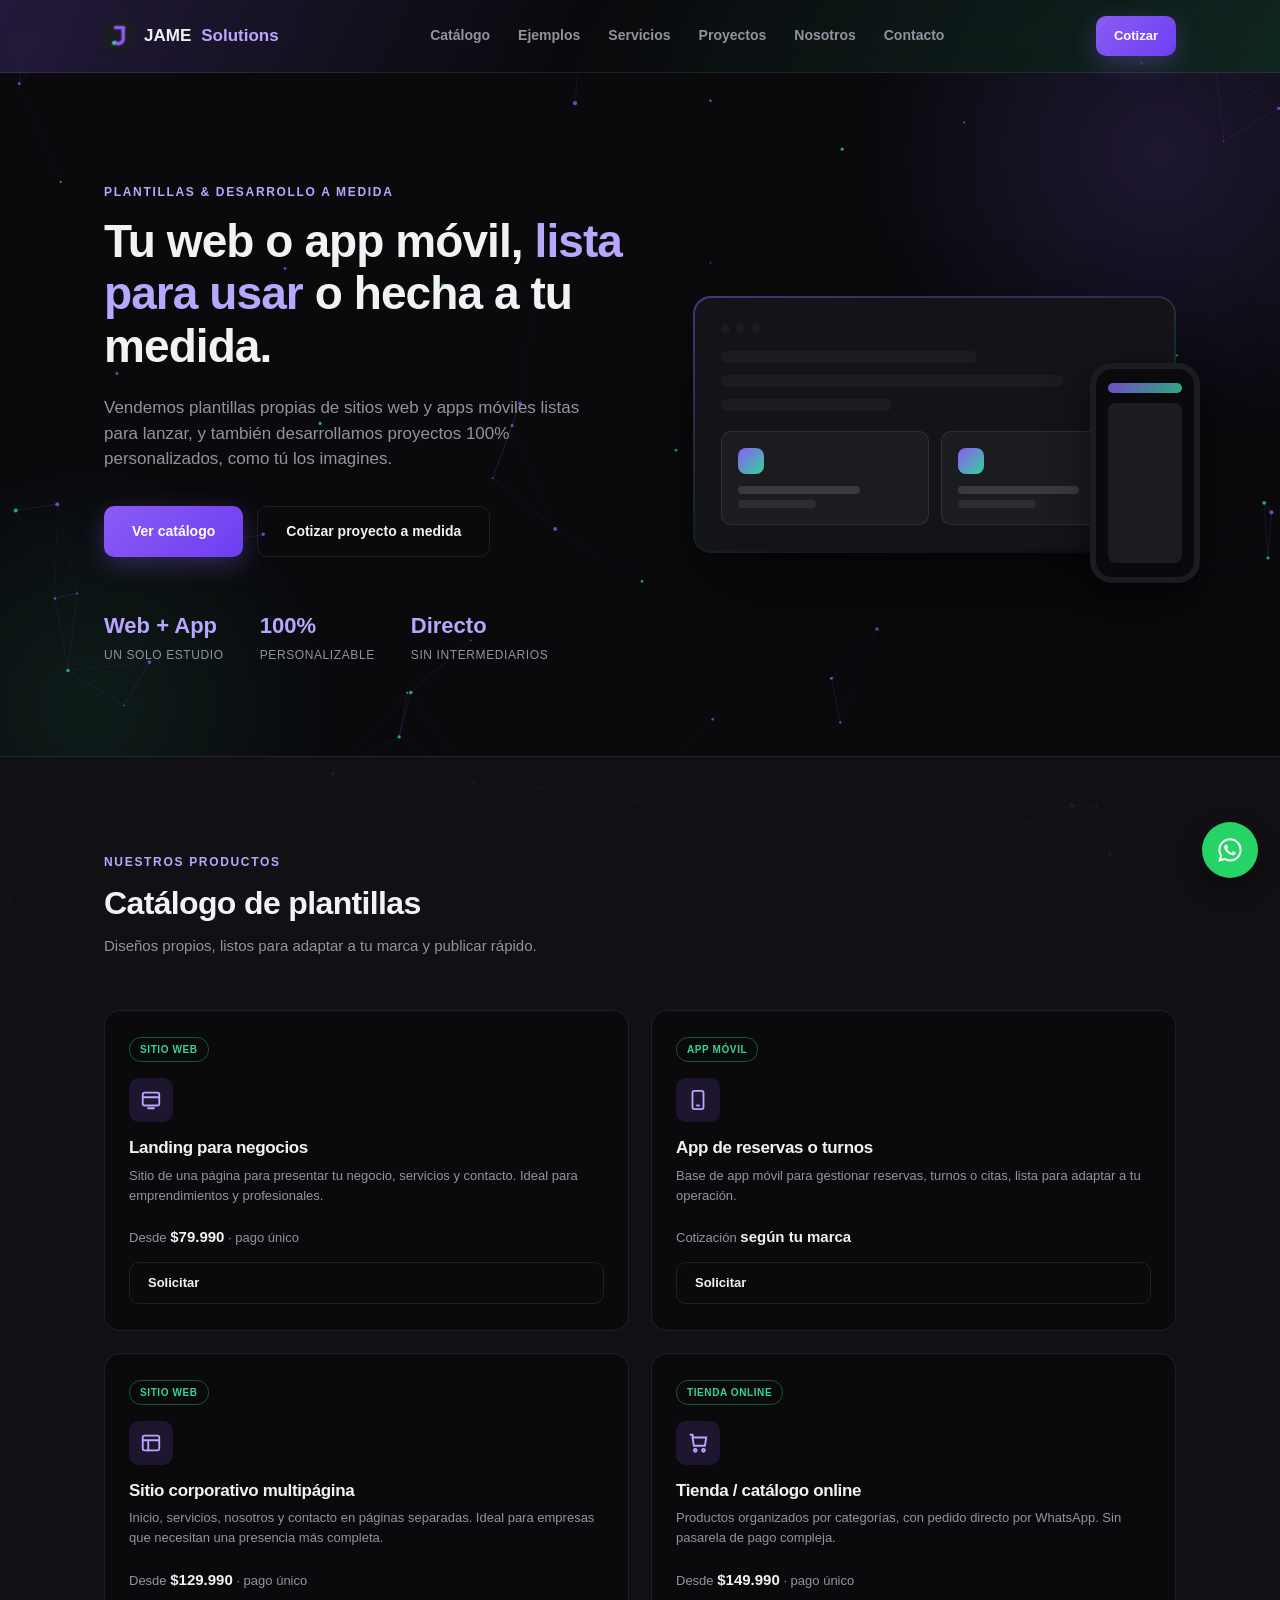
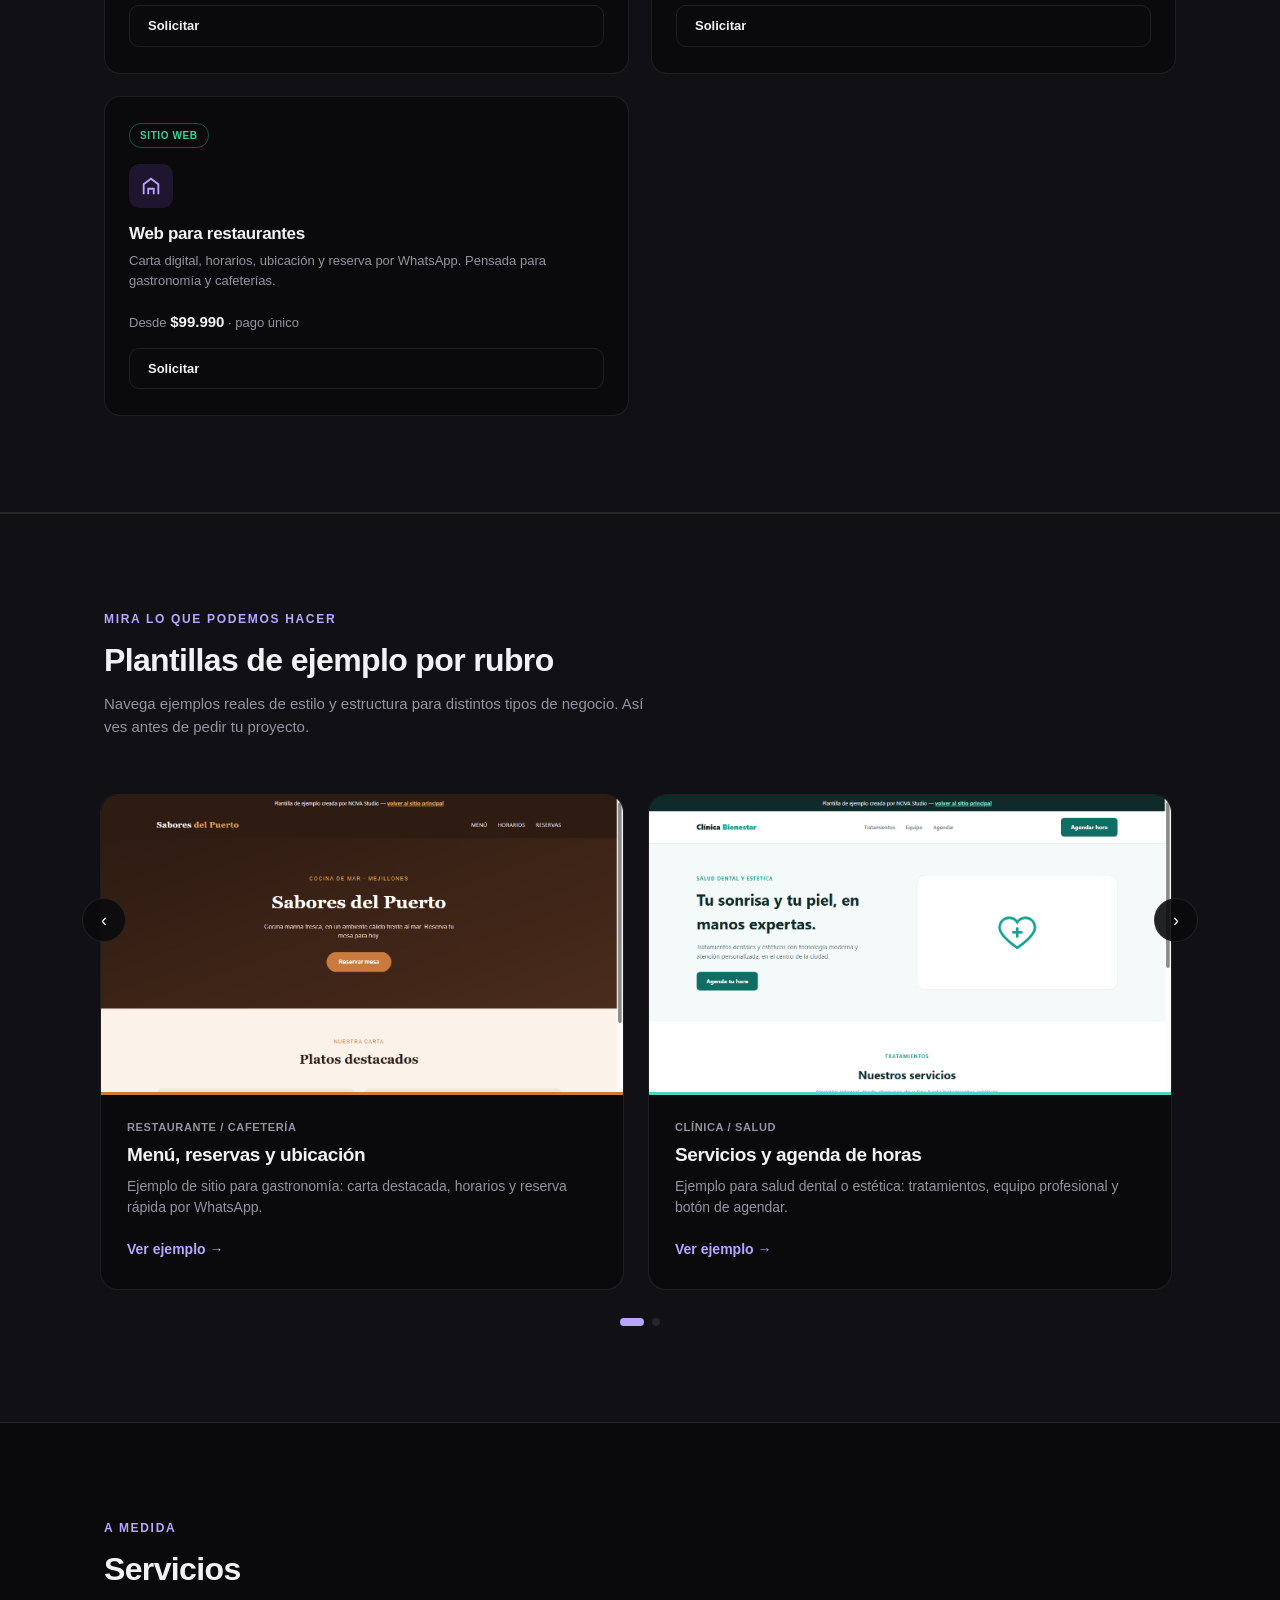
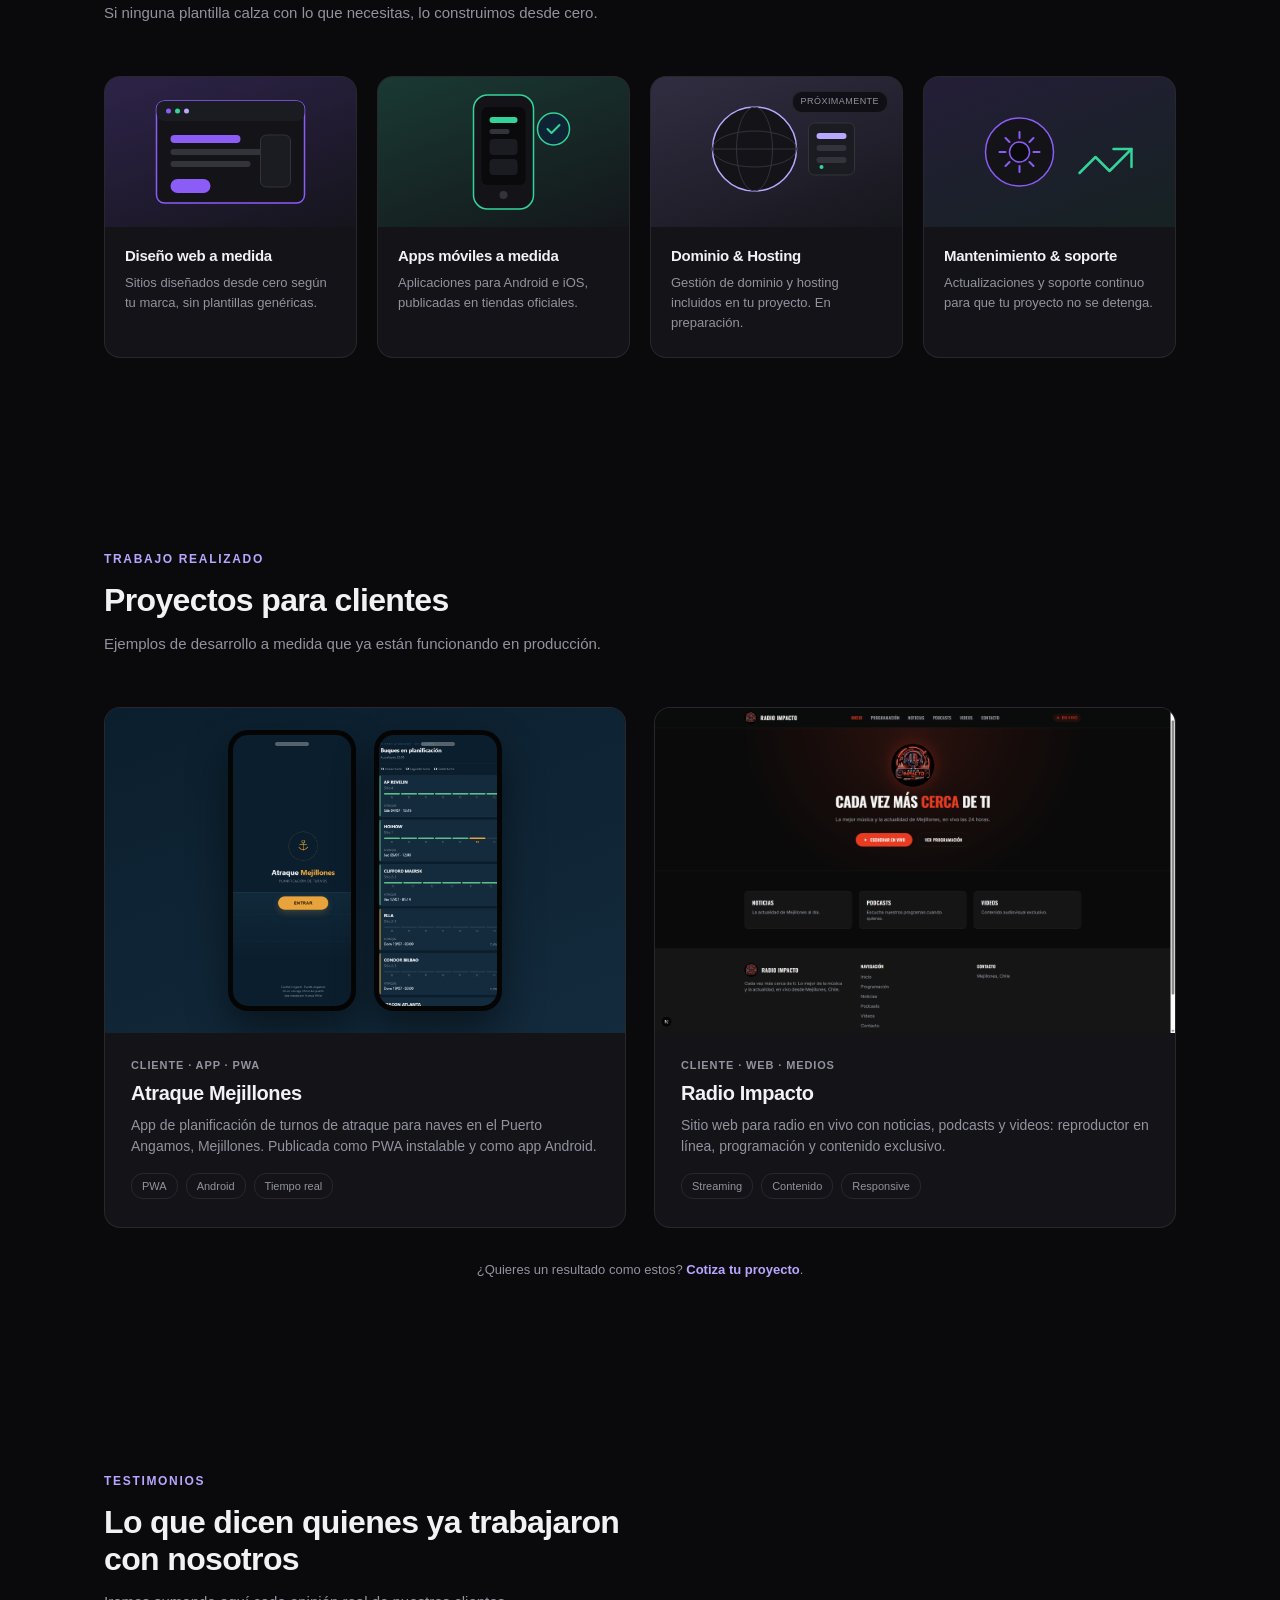
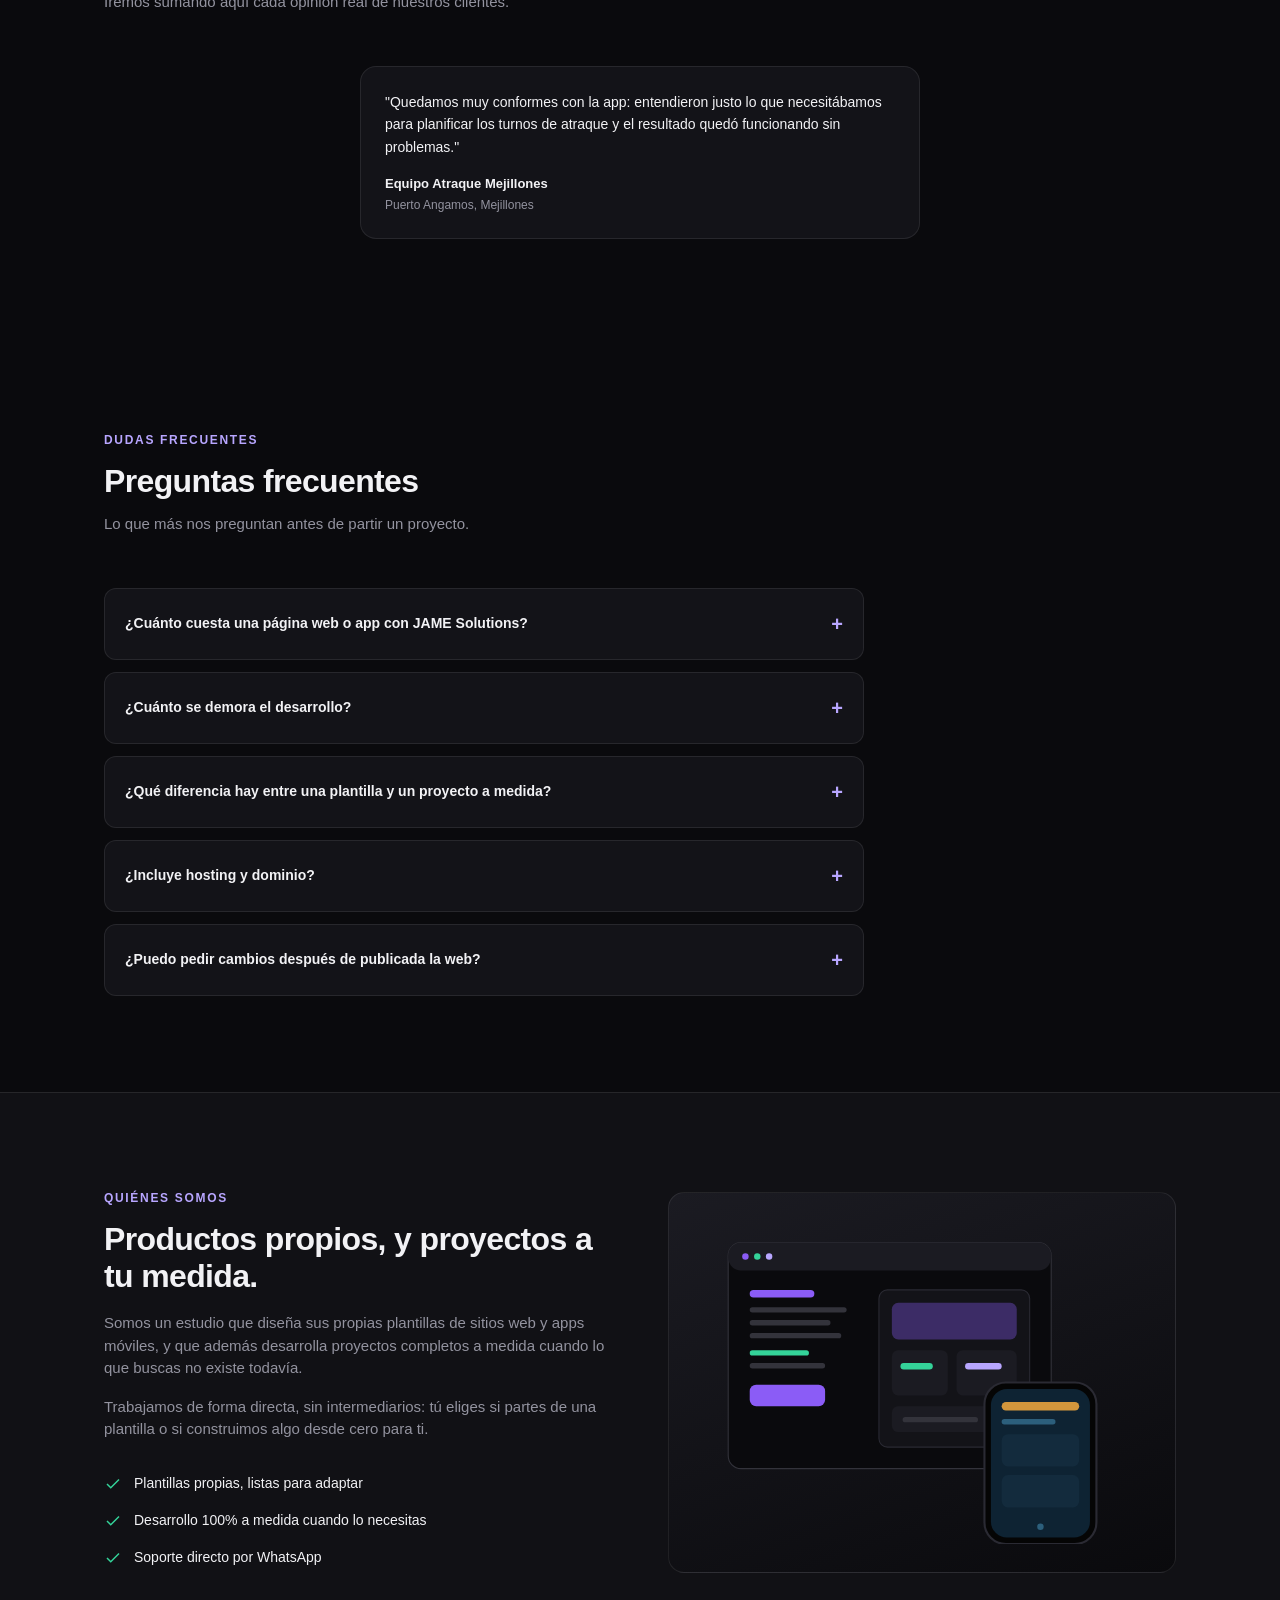
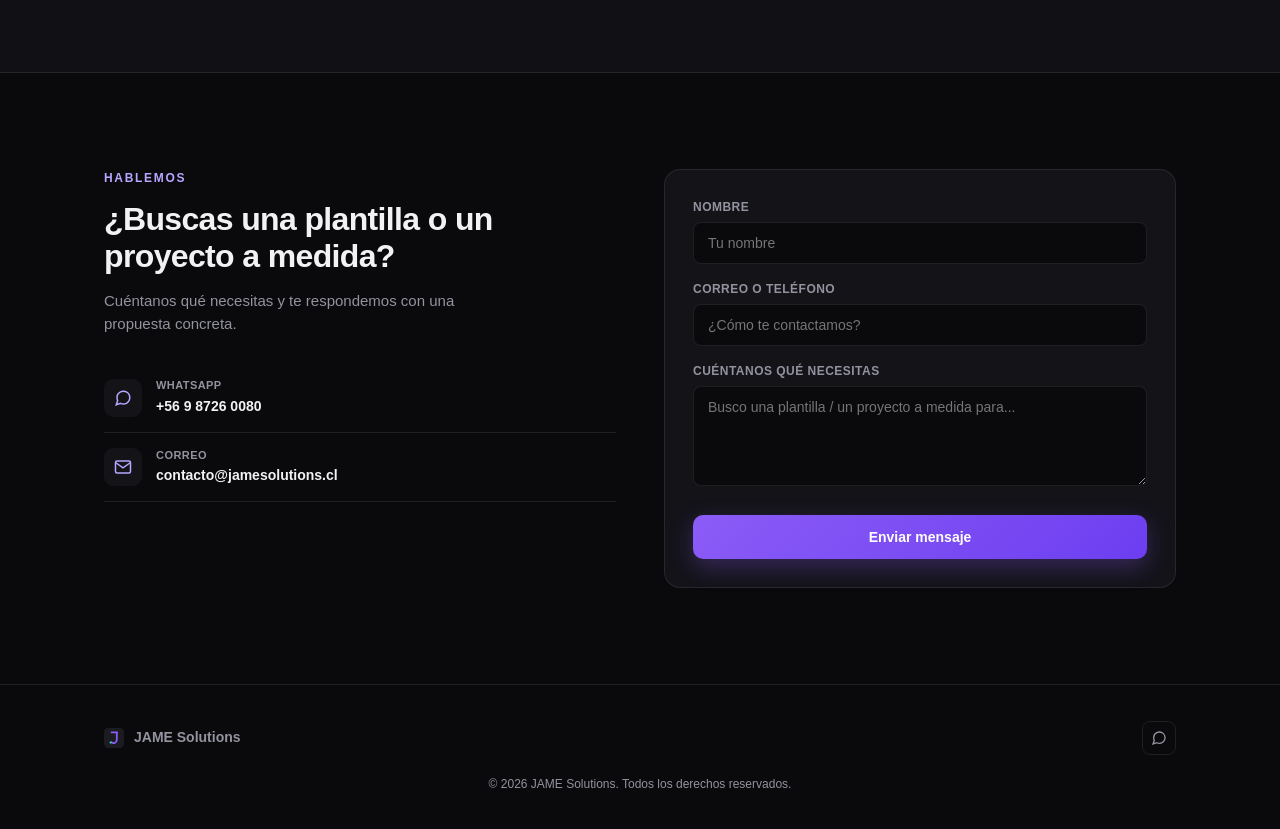
==== index.html @ fa1531e7 "Commit inicial: sitio JAME Solutions Incluye pagina principal, plantillas demo por rubro, assets y c" ====
<!DOCTYPE html>
<html lang="es">
<head>
<meta charset="UTF-8">
<meta name="viewport" content="width=device-width, initial-scale=1.0">
<title>JAME Solutions — Plantillas y Desarrollo Web & Apps</title>
<meta name="description" content="Plantillas propias de sitios web y apps móviles listas para lanzar, o desarrollo 100% a medida. Estudio de diseño y desarrollo en Chile.">
<link rel="canonical" href="https://jamesolutions.cl/">
<meta name="theme-color" content="#0A0A0D">

<meta property="og:type" content="website">
<meta property="og:site_name" content="JAME Solutions">
<meta property="og:title" content="JAME Solutions — Plantillas y Desarrollo Web & Apps">
<meta property="og:description" content="Plantillas propias de sitios web y apps móviles listas para lanzar, o desarrollo 100% a medida.">
<meta property="og:url" content="https://jamesolutions.cl/">
<meta property="og:image" content="https://jamesolutions.cl/assets/jame-solutions-profile-icon.png">
<meta property="og:locale" content="es_CL">
<meta name="twitter:card" content="summary">

<link rel="icon" href="data:image/svg+xml,%3Csvg xmlns='http://www.w3.org/2000/svg' viewBox='0 0 100 100'%3E%3Crect width='100' height='100' rx='22' fill='%231B1B22'/%3E%3Cpath d='M38 22h28M64 22v38a16 16 0 01-27 11' stroke='%238B5CF6' stroke-width='9' stroke-linecap='round' stroke-linejoin='round' fill='none'/%3E%3Ccircle cx='33' cy='73' r='5.5' fill='%2334D399'/%3E%3C/svg%3E">

<script type="application/ld+json">
{
  "@context": "https://schema.org",
  "@type": "Organization",
  "name": "JAME Solutions",
  "url": "https://jamesolutions.cl/",
  "logo": "https://jamesolutions.cl/assets/jame-solutions-profile-icon.png",
  "description": "Estudio de diseño y desarrollo de páginas web y aplicaciones móviles en Chile.",
  "email": "contacto@jamesolutions.cl",
  "areaServed": "CL"
}
</script>
<style>
  :root{
    --bg:#0A0A0D; --bg-2:#131318; --bg-3:#1B1B22; --line:rgba(242,242,245,0.09);
    --violet:#8B5CF6; --violet-2:#B8A6FF; --emerald:#34D399;
    --text:#F2F2F5; --muted:#93939F;
    --maxw:1120px;
  }
  *{box-sizing:border-box; margin:0; padding:0;}
  html{scroll-behavior:smooth;}
  body{
    background:var(--bg); color:var(--text);
    font-family:-apple-system, BlinkMacSystemFont, 'Segoe UI', Roboto, Arial, sans-serif;
    line-height:1.5; -webkit-font-smoothing:antialiased;
  }
  #bg-canvas{position:fixed; inset:0; width:100%; height:100%; z-index:0; pointer-events:none; display:block;}
  header, section, footer, .wa-float{position:relative; z-index:1;}
  img{max-width:100%; display:block;}
  a{color:inherit; text-decoration:none;}
  .wrap{max-width:var(--maxw); margin:0 auto; padding:0 24px;}
  section{padding:96px 0;}
  h1,h2,h3{line-height:1.15; letter-spacing:-0.02em;}
  .eyebrow{font-size:12px; letter-spacing:0.14em; text-transform:uppercase; color:var(--violet-2); font-weight:700; margin-bottom:14px;}
  .btn{display:inline-flex; align-items:center; gap:8px; font-weight:700; font-size:14px; padding:14px 28px; border-radius:10px; border:none; cursor:pointer; transition:transform .15s ease, box-shadow .15s ease;}
  .btn-primary{background:linear-gradient(135deg,var(--violet),#6D3EF0); color:#fff; box-shadow:0 8px 24px rgba(139,92,246,0.3);}
  .btn-primary:hover{transform:translateY(-2px); box-shadow:0 12px 30px rgba(139,92,246,0.4);}
  .btn-ghost{background:transparent; color:var(--text); border:1px solid var(--line);}
  .btn-ghost:hover{border-color:rgba(242,242,245,0.3);}
  .btn-sm{padding:10px 18px; font-size:13px;}

  /* NAV */
  header{position:sticky; top:0; z-index:50; background:linear-gradient(115deg, rgba(139,92,246,0.20), rgba(10,10,13,0.92) 45%, rgba(52,211,153,0.14)); backdrop-filter:blur(14px); border-bottom:1px solid var(--line);}
  nav.wrap{display:flex; align-items:center; justify-content:space-between; padding:16px 24px;}
  .brand{display:flex; align-items:center; gap:10px; font-weight:800; font-size:17px;}
  .brand svg{width:30px; height:30px;}
  .brand .accent{color:var(--violet-2);}
  .nav-links{display:flex; gap:28px; font-size:14px; color:var(--muted); font-weight:600;}
  .nav-links a:hover{color:var(--text);}
  .nav-cta{display:flex; align-items:center; gap:16px;}
  .burger{display:none; width:24px; height:18px; position:relative; cursor:pointer; background:none; border:none; z-index:2;}
  .burger span{position:absolute; left:0; right:0; height:2px; background:var(--text); transition:transform .2s ease, opacity .2s ease;}
  .burger span:nth-child(1){top:0;} .burger span:nth-child(2){top:8px;} .burger span:nth-child(3){top:16px;}
  .burger.open span:nth-child(1){transform:translateY(8px) rotate(45deg);}
  .burger.open span:nth-child(2){opacity:0;}
  .burger.open span:nth-child(3){transform:translateY(-8px) rotate(-45deg);}

  /* HERO */
  #hero{padding:110px 0 90px; position:relative; overflow:hidden;}
  #hero::before{content:""; position:absolute; top:-220px; right:-180px; width:600px; height:600px; border-radius:50%; background:radial-gradient(circle, rgba(139,92,246,0.16), transparent 70%); pointer-events:none;}
  #hero::after{content:""; position:absolute; bottom:-200px; left:-160px; width:500px; height:500px; border-radius:50%; background:radial-gradient(circle, rgba(52,211,153,0.09), transparent 70%); pointer-events:none;}
  .hero-grid{display:grid; grid-template-columns:1.05fr 0.95fr; gap:56px; align-items:center; position:relative; z-index:1;}
  h1{font-size:46px; font-weight:800;}
  h1 .accent{color:var(--violet-2);}
  .hero-sub{font-size:17px; color:var(--muted); margin:22px 0 34px; max-width:480px;}
  .hero-actions{display:flex; gap:14px; flex-wrap:wrap;}
  .hero-stats{display:flex; gap:36px; margin-top:52px;}
  .stat b{display:block; font-size:22px; font-weight:800; color:var(--violet-2);}
  .stat span{font-size:12px; color:var(--muted); text-transform:uppercase; letter-spacing:0.05em;}

  .mock{position:relative; border-radius:18px; padding:2px; background:linear-gradient(160deg, rgba(139,92,246,0.5), rgba(52,211,153,0.15), transparent); box-shadow:0 40px 80px rgba(0,0,0,0.5);}
  .mock-inner{background:var(--bg-2); border-radius:16px; padding:26px; position:relative; overflow:hidden;}
  .mock-dots{display:flex; gap:6px; margin-bottom:18px;}
  .mock-dots span{width:9px; height:9px; border-radius:50%; background:var(--bg-3);}
  .mock-bar{height:12px; border-radius:6px; background:var(--bg-3); margin-bottom:12px;}
  .mock-bar.w60{width:60%;} .mock-bar.w80{width:80%;} .mock-bar.w40{width:40%;}
  .mock-cards{display:grid; grid-template-columns:1fr 1fr; gap:12px; margin-top:20px;}
  .mock-card{background:var(--bg-3); border-radius:10px; padding:16px; border:1px solid var(--line);}
  .mock-card .dot{width:26px; height:26px; border-radius:8px; background:linear-gradient(135deg,var(--violet),var(--emerald)); margin-bottom:12px;}
  .mock-card .l1{height:8px; width:70%; background:rgba(242,242,245,0.14); border-radius:4px; margin-bottom:6px;}
  .mock-card .l2{height:8px; width:45%; background:rgba(242,242,245,0.08); border-radius:4px;}
  .mock-phone{position:absolute; bottom:-30px; right:-24px; width:110px; height:220px; background:var(--bg); border:6px solid var(--bg-3); border-radius:22px; box-shadow:0 20px 40px rgba(0,0,0,0.5);}
  .mock-phone::before{content:""; position:absolute; top:14px; left:12px; right:12px; height:10px; border-radius:6px; background:linear-gradient(135deg,var(--violet),var(--emerald)); opacity:.8;}
  .mock-phone::after{content:""; position:absolute; top:34px; left:12px; right:12px; bottom:14px; border-radius:8px; background:var(--bg-3);}

  /* SECTION HEAD */
  .shead{max-width:560px; margin-bottom:52px;}
  .shead h2{font-size:32px; font-weight:800;}
  .shead p{color:var(--muted); margin-top:14px; font-size:15px;}

  /* CATALOGO */
  #catalogo{background:rgba(19,19,24,0.86); border-top:1px solid var(--line); border-bottom:1px solid var(--line);}
  .product-grid{display:grid; grid-template-columns:repeat(2,1fr); gap:22px;}
  .product-card{background:var(--bg); border:1px solid var(--line); border-radius:16px; padding:26px 24px; display:flex; flex-direction:column; transition:transform .15s ease, border-color .15s ease;}
  .product-card:hover{transform:translateY(-4px); border-color:rgba(139,92,246,0.4);}
  .product-card .ptag{align-self:flex-start; font-size:10px; letter-spacing:0.06em; text-transform:uppercase; color:var(--emerald); border:1px solid rgba(52,211,153,0.35); padding:4px 10px; border-radius:12px; margin-bottom:16px; font-weight:700;}
  .product-card .icon{width:44px; height:44px; border-radius:10px; background:rgba(139,92,246,0.14); display:flex; align-items:center; justify-content:center; margin-bottom:16px;}
  .product-card .icon svg{width:22px; height:22px; stroke:var(--violet-2);}
  .product-card h3{font-size:17px; margin-bottom:8px;}
  .product-card p{font-size:13px; color:var(--muted); line-height:1.55; margin-bottom:20px; flex:1;}
  .product-card .price{font-size:13px; color:var(--muted); margin-bottom:14px;}
  .product-card .price b{color:var(--text); font-size:15px;}

  /* EJEMPLOS */
  #ejemplos{background:rgba(19,19,24,0.86); border-top:1px solid var(--line); border-bottom:1px solid var(--line);}
  .examples-carousel{position:relative;}
  .examples-track{display:flex; gap:24px; overflow-x:auto; scroll-snap-type:x mandatory; scroll-behavior:smooth; -webkit-overflow-scrolling:touch; scrollbar-width:none; margin:0 -4px; padding:4px;}
  .examples-track::-webkit-scrollbar{display:none;}
  .example-card{flex:0 0 calc(50% - 12px); scroll-snap-align:start; background:var(--bg); border:1px solid var(--line); border-radius:18px; overflow:hidden; transition:border-color .15s ease;}
  .example-card:hover{border-color:rgba(139,92,246,0.4);}
  .example-swatch{height:300px; position:relative; overflow:hidden; border-bottom:3px solid transparent; background:#000;}
  .example-swatch img{width:100%; height:100%; object-fit:cover; object-position:top; display:block; transition:transform .4s ease;}
  .example-card:hover .example-swatch img{transform:scale(1.035);}
  .example-swatch.restaurante{border-bottom-color:#C97B3D;}
  .example-swatch.clinica{border-bottom-color:#4FD1C5;}
  .example-swatch.inmobiliaria{border-bottom-color:#C6A15B;}
  .example-swatch.tienda{border-bottom-color:#FF5C4D;}
  .example-body{padding:24px 26px 28px;}
  .example-body .etag{font-size:11px; letter-spacing:0.06em; text-transform:uppercase; color:var(--muted); font-weight:700; margin-bottom:8px;}
  .example-body h3{font-size:19px; margin-bottom:10px;}
  .example-body p{font-size:14px; color:var(--muted); line-height:1.55; margin-bottom:18px;}
  .example-body a{font-size:14px; font-weight:700; color:var(--violet-2); display:inline-flex; align-items:center; gap:6px;}
  .ex-nav{position:absolute; top:130px; transform:translateY(-50%); width:44px; height:44px; border-radius:50%; background:rgba(10,10,13,0.9); border:1px solid var(--line); color:var(--text); font-size:18px; cursor:pointer; z-index:2; display:flex; align-items:center; justify-content:center; transition:border-color .15s ease, background .15s ease;}
  .ex-nav:hover{border-color:rgba(139,92,246,0.5); background:var(--bg-2);}
  .ex-nav.prev{left:-22px;}
  .ex-nav.next{right:-22px;}
  .ex-dots{display:flex; justify-content:center; gap:8px; margin-top:24px;}
  .ex-dots button{width:8px; height:8px; border-radius:50%; background:var(--line); border:none; cursor:pointer; padding:0; transition:width .2s ease, background .2s ease;}
  .ex-dots button.active{background:var(--violet-2); width:24px; border-radius:4px;}
  @media (max-width:860px){
    .example-card{flex-basis:86%;}
    .example-swatch{height:220px;}
    .ex-nav{display:none;}
  }

  /* SERVICIOS */
  .services-grid{display:grid; grid-template-columns:repeat(4,1fr); gap:20px;}
  .service-card{background:var(--bg-2); border:1px solid var(--line); border-radius:16px; overflow:hidden; position:relative; transition:transform .15s ease, border-color .15s ease;}
  .service-card:hover{transform:translateY(-4px); border-color:rgba(139,92,246,0.4);}
  .service-card .soon{position:absolute; top:14px; right:14px; z-index:2; font-size:9px; text-transform:uppercase; letter-spacing:0.05em; color:var(--muted); background:rgba(10,10,13,0.75); backdrop-filter:blur(4px); border:1px solid var(--line); padding:3px 8px; border-radius:10px;}
  .service-media{height:150px; display:flex; align-items:center; justify-content:center; overflow:hidden;}
  .service-media svg{width:100%; height:100%;}
  .service-media.diseno{background:linear-gradient(160deg, rgba(139,92,246,0.22), rgba(139,92,246,0.02));}
  .service-media.apps{background:linear-gradient(160deg, rgba(52,211,153,0.20), rgba(52,211,153,0.02));}
  .service-media.hosting{background:linear-gradient(160deg, rgba(184,166,255,0.18), rgba(184,166,255,0.02));}
  .service-media.soporte{background:linear-gradient(160deg, rgba(139,92,246,0.14), rgba(52,211,153,0.08));}
  .service-body{padding:20px 20px 24px;}
  .service-card h3{font-size:15px; margin-bottom:8px;}
  .service-card p{font-size:13px; color:var(--muted); line-height:1.55;}

  /* PORTFOLIO */
  .case-grid{display:grid; grid-template-columns:1fr 1fr; gap:28px;}
  .case-card{background:var(--bg-2); border:1px solid var(--line); border-radius:16px; overflow:hidden; display:flex; flex-direction:column;}
  .case-media{background:#000; aspect-ratio:16/10; overflow:hidden; display:flex; align-items:center; justify-content:center;}
  .case-media img{width:100%; height:100%; object-fit:cover;}
  .case-media.phone-bg{background:linear-gradient(160deg,#0B1E2D,#132B3D); padding:22px 0; gap:18px;}
  .phone-shell{width:128px; height:100%; max-height:100%; background:#050505; border-radius:20px; padding:5px; box-shadow:0 20px 40px rgba(0,0,0,0.45); position:relative; flex-shrink:0;}
  .phone-shell::before{content:""; position:absolute; top:12px; left:50%; transform:translateX(-50%); width:34px; height:4px; border-radius:3px; background:rgba(255,255,255,0.3); z-index:2;}
  .phone-shell img{width:100%; height:100%; object-fit:cover; object-position:top; border-radius:15px;}
  .case-body{padding:24px 26px 28px;}
  .case-kicker{font-size:11px; letter-spacing:0.08em; text-transform:uppercase; color:var(--muted); font-weight:700; margin-bottom:8px;}
  .case-body h3{font-size:20px; margin-bottom:10px;}
  .case-body p{font-size:14px; color:var(--muted); margin-bottom:16px;}
  .tags{display:flex; gap:8px; flex-wrap:wrap;}
  .tag-pill{font-size:11px; padding:4px 10px; border-radius:12px; border:1px solid var(--line); color:var(--muted);}
  .case-note{text-align:center; font-size:13px; color:var(--muted); margin-top:32px;}
  .case-note a{color:var(--violet-2); font-weight:700;}

  /* TESTIMONIOS */
  .testi-grid{display:grid; grid-template-columns:repeat(2,1fr); gap:20px;}
  .testi-grid.single{grid-template-columns:1fr; max-width:560px; margin:0 auto;}
  .testi-card{background:var(--bg-2); border:1px solid var(--line); border-radius:16px; padding:24px;}
  .testi-card.placeholder{border-style:dashed; border-color:rgba(184,166,255,0.35);}
  .testi-quote{font-size:14px; line-height:1.6; color:var(--text); margin-bottom:16px;}
  .testi-who{display:flex; flex-direction:column; gap:2px;}
  .testi-who b{font-size:13px;}
  .testi-who span{font-size:12px; color:var(--muted);}
  .testi-note{font-size:11px; color:var(--violet-2); text-transform:uppercase; letter-spacing:0.05em; font-weight:700; margin-bottom:10px;}

  /* FAQ */
  .faq-list{display:flex; flex-direction:column; gap:12px; max-width:760px;}
  .faq-item{background:var(--bg-2); border:1px solid var(--line); border-radius:12px; padding:4px 20px;}
  .faq-item summary{padding:16px 0; font-weight:700; font-size:14px; cursor:pointer; list-style:none; display:flex; justify-content:space-between; align-items:center; gap:12px;}
  .faq-item summary::-webkit-details-marker{display:none;}
  .faq-item summary::after{content:"+"; font-size:20px; color:var(--violet-2); flex-shrink:0; transition:transform .15s ease;}
  .faq-item[open] summary::after{transform:rotate(45deg);}
  .faq-item p{padding:0 0 18px; font-size:13px; color:var(--muted); line-height:1.6;}

  /* NOSOTROS */
  #nosotros{background:rgba(19,19,24,0.86); border-top:1px solid var(--line); border-bottom:1px solid var(--line);}
  .about-grid{display:grid; grid-template-columns:1fr 1fr; gap:56px; align-items:center;}
  .about-grid p{color:var(--muted); font-size:15px; margin-bottom:16px;}
  .about-list{list-style:none; margin-top:24px;}
  .about-list li{display:flex; align-items:flex-start; gap:12px; font-size:14px; color:var(--text); padding:8px 0;}
  .about-list li svg{flex-shrink:0; width:18px; height:18px; stroke:var(--emerald); margin-top:2px;}
  .about-photo{border-radius:16px; background:linear-gradient(160deg, var(--bg-3), var(--bg)); border:1px solid var(--line); aspect-ratio:4/3; display:flex; align-items:center; justify-content:center; padding:28px; overflow:hidden;}
  .about-photo svg{width:100%; height:100%;}

  /* CONTACTO */
  .contact-grid{display:grid; grid-template-columns:1fr 1fr; gap:48px;}
  .contact-info h2{font-size:32px; font-weight:800; margin-bottom:16px;}
  .contact-info p{color:var(--muted); font-size:15px; margin-bottom:28px; max-width:420px;}
  .contact-item{display:flex; align-items:center; gap:14px; padding:14px 0; border-bottom:1px solid var(--line);}
  .contact-item .icon{width:38px; height:38px; border-radius:9px; background:var(--bg-2); display:flex; align-items:center; justify-content:center; flex-shrink:0;}
  .contact-item .icon svg{width:18px; height:18px; stroke:var(--violet-2);}
  .contact-item a, .contact-item span{font-size:14px; color:var(--text); font-weight:600;}
  .contact-item small{display:block; font-size:11px; color:var(--muted); text-transform:uppercase; letter-spacing:0.04em; font-weight:600;}

  form.contact-form{background:var(--bg-2); border:1px solid var(--line); border-radius:16px; padding:28px;}
  .field{margin-bottom:16px;}
  .field label{display:block; font-size:12px; color:var(--muted); margin-bottom:6px; text-transform:uppercase; letter-spacing:0.04em; font-weight:700;}
  .field input, .field textarea{width:100%; background:var(--bg); border:1px solid var(--line); border-radius:8px; padding:12px 14px; color:var(--text); font-size:14px; font-family:inherit;}
  .field input:focus, .field textarea:focus{outline:none; border-color:var(--violet);}
  .field textarea{resize:vertical; min-height:100px;}
  form.contact-form .btn{width:100%; justify-content:center; margin-top:6px;}

  /* FOOTER */
  footer{border-top:1px solid var(--line); padding:36px 0;}
  .foot-row{display:flex; justify-content:space-between; align-items:center; flex-wrap:wrap; gap:16px;}
  .foot-brand{display:flex; align-items:center; gap:10px; font-weight:700; font-size:14px; color:var(--muted);}
  .foot-social{display:flex; gap:14px;}
  .foot-social a{width:34px; height:34px; border-radius:8px; border:1px solid var(--line); display:flex; align-items:center; justify-content:center;}
  .foot-social svg{width:16px; height:16px; stroke:var(--muted);}
  .foot-social a:hover svg{stroke:var(--violet-2);}
  .foot-legal{font-size:12px; color:var(--muted); margin-top:20px; text-align:center;}

  .wa-float{position:fixed; bottom:22px; right:22px; z-index:60; background:#25D366; width:56px; height:56px; border-radius:50%; display:flex; align-items:center; justify-content:center; box-shadow:0 10px 24px rgba(0,0,0,0.45);}
  .wa-float svg{width:28px; height:28px; fill:#fff;}

  @media (max-width:860px){
    .nav-links{
      display:none; position:absolute; top:100%; left:0; right:0;
      flex-direction:column; gap:2px; padding:12px 24px 20px;
      background:#0A0A0D; border-bottom:1px solid var(--line);
      box-shadow:0 16px 24px rgba(0,0,0,0.35);
    }
    .nav-links.open{display:flex;}
    .nav-links a{padding:12px 0; border-bottom:1px solid var(--line);}
    .nav-links a:last-child{border-bottom:none;}
    .nav-cta .btn{display:none;}
    .burger{display:block;}
    .hero-grid, .about-grid, .contact-grid{grid-template-columns:1fr;}
    .services-grid, .product-grid{grid-template-columns:repeat(2,1fr);}
    .case-grid{grid-template-columns:1fr;}
    h1{font-size:32px;}
    .shead h2{font-size:26px;}
    section{padding:64px 0;}
    .hero-stats{gap:24px;}
    .mock-phone{display:none;}
  }
  @media (max-width:560px){
    .services-grid, .product-grid{grid-template-columns:1fr;}
  }
</style>
</head>
<body>

<canvas id="bg-canvas" aria-hidden="true"></canvas>

<header>
  <nav class="wrap">
    <div class="brand">
      <svg viewBox="0 0 100 100" fill="none">
        <defs><filter id="navGlow" x="-50%" y="-50%" width="200%" height="200%"><feGaussianBlur stdDeviation="3" result="blur"/><feMerge><feMergeNode in="blur"/><feMergeNode in="SourceGraphic"/></feMerge></filter></defs>
        <rect width="100" height="100" rx="22" fill="#1B1B22"/>
        <g filter="url(#navGlow)"><path d="M38 22h28M64 22v38a16 16 0 01-27 11" stroke="#8B5CF6" stroke-width="9" stroke-linecap="round" stroke-linejoin="round"/><circle cx="33" cy="73" r="5.5" fill="#34D399"/></g>
      </svg>
      JAME<span class="accent">Solutions</span>
    </div>
    <div class="nav-links" id="navLinks">
      <a href="#catalogo">Catálogo</a>
      <a href="#ejemplos">Ejemplos</a>
      <a href="#servicios">Servicios</a>
      <a href="#proyectos">Proyectos</a>
      <a href="#nosotros">Nosotros</a>
      <a href="#contacto">Contacto</a>
    </div>
    <div class="nav-cta">
      <a href="#contacto" class="btn btn-primary btn-sm">Cotizar</a>
      <button class="burger" id="burgerBtn" aria-label="Abrir menú" aria-expanded="false"><span></span><span></span><span></span></button>
    </div>
  </nav>
</header>

<section id="hero">
  <div class="wrap hero-grid">
    <div>
      <div class="eyebrow">Plantillas & desarrollo a medida</div>
      <h1>Tu web o app móvil, <span class="accent">lista para usar</span> o hecha a tu medida.</h1>
      <p class="hero-sub">Vendemos plantillas propias de sitios web y apps móviles listas para lanzar, y también desarrollamos proyectos 100% personalizados, como tú los imagines.</p>
      <div class="hero-actions">
        <a href="#catalogo" class="btn btn-primary">Ver catálogo</a>
        <a href="#contacto" class="btn btn-ghost">Cotizar proyecto a medida</a>
      </div>
      <div class="hero-stats">
        <div class="stat"><b>Web + App</b><span>Un solo estudio</span></div>
        <div class="stat"><b>100%</b><span>Personalizable</span></div>
        <div class="stat"><b>Directo</b><span>Sin intermediarios</span></div>
      </div>
    </div>
    <div class="mock">
      <div class="mock-inner">
        <div class="mock-dots"><span></span><span></span><span></span></div>
        <div class="mock-bar w60"></div>
        <div class="mock-bar w80"></div>
        <div class="mock-bar w40"></div>
        <div class="mock-cards">
          <div class="mock-card"><div class="dot"></div><div class="l1"></div><div class="l2"></div></div>
          <div class="mock-card"><div class="dot"></div><div class="l1"></div><div class="l2"></div></div>
        </div>
      </div>
      <div class="mock-phone"></div>
    </div>
  </div>
</section>

<section id="catalogo">
  <div class="wrap">
    <div class="shead">
      <div class="eyebrow">Nuestros productos</div>
      <h2>Catálogo de plantillas</h2>
      <p>Diseños propios, listos para adaptar a tu marca y publicar rápido.</p>
    </div>
    <div class="product-grid">
      <div class="product-card">
        <span class="ptag">Sitio web</span>
        <div class="icon"><svg viewBox="0 0 24 24" fill="none" stroke-width="2"><rect x="3" y="4" width="18" height="14" rx="2"/><path d="M3 9h18M8 21h8"/></svg></div>
        <h3>Landing para negocios</h3>
        <p>Sitio de una página para presentar tu negocio, servicios y contacto. Ideal para emprendimientos y profesionales.</p>
        <div class="price">Desde <b>$79.990</b> · pago único</div>
        <a href="https://wa.me/56987260080?text=Hola%2C%20me%20interesa%20la%20plantilla%20Landing%20para%20negocios" target="_blank" rel="noopener" class="btn btn-ghost btn-sm">Solicitar</a>
      </div>
      <div class="product-card">
        <span class="ptag">App móvil</span>
        <div class="icon"><svg viewBox="0 0 24 24" fill="none" stroke-width="2"><rect x="6" y="2" width="12" height="20" rx="2"/><path d="M10 18h4"/></svg></div>
        <h3>App de reservas o turnos</h3>
        <p>Base de app móvil para gestionar reservas, turnos o citas, lista para adaptar a tu operación.</p>
        <div class="price">Cotización <b>según tu marca</b></div>
        <a href="https://wa.me/56987260080?text=Hola%2C%20me%20interesa%20la%20App%20de%20reservas%20o%20turnos" target="_blank" rel="noopener" class="btn btn-ghost btn-sm">Solicitar</a>
      </div>
      <div class="product-card">
        <span class="ptag">Sitio web</span>
        <div class="icon"><svg viewBox="0 0 24 24" fill="none" stroke-width="2"><rect x="3" y="4" width="18" height="16" rx="2"/><path d="M3 9h18M9 21V9"/></svg></div>
        <h3>Sitio corporativo multipágina</h3>
        <p>Inicio, servicios, nosotros y contacto en páginas separadas. Ideal para empresas que necesitan una presencia más completa.</p>
        <div class="price">Desde <b>$129.990</b> · pago único</div>
        <a href="https://wa.me/56987260080?text=Hola%2C%20me%20interesa%20la%20plantilla%20Sitio%20corporativo%20multip%C3%A1gina" target="_blank" rel="noopener" class="btn btn-ghost btn-sm">Solicitar</a>
      </div>
      <div class="product-card">
        <span class="ptag">Tienda online</span>
        <div class="icon"><svg viewBox="0 0 24 24" fill="none" stroke-width="2"><path d="M6 6h15l-1.5 9h-12z"/><circle cx="9" cy="20" r="1.5"/><circle cx="18" cy="20" r="1.5"/><path d="M3 3h3l1 3"/></svg></div>
        <h3>Tienda / catálogo online</h3>
        <p>Productos organizados por categorías, con pedido directo por WhatsApp. Sin pasarela de pago compleja.</p>
        <div class="price">Desde <b>$149.990</b> · pago único</div>
        <a href="https://wa.me/56987260080?text=Hola%2C%20me%20interesa%20la%20plantilla%20Tienda%20%2F%20cat%C3%A1logo%20online" target="_blank" rel="noopener" class="btn btn-ghost btn-sm">Solicitar</a>
      </div>
      <div class="product-card">
        <span class="ptag">Sitio web</span>
        <div class="icon"><svg viewBox="0 0 24 24" fill="none" stroke-width="2"><path d="M4 21V10l8-6 8 6v11"/><path d="M9 21v-6h6v6"/></svg></div>
        <h3>Web para restaurantes</h3>
        <p>Carta digital, horarios, ubicación y reserva por WhatsApp. Pensada para gastronomía y cafeterías.</p>
        <div class="price">Desde <b>$99.990</b> · pago único</div>
        <a href="https://wa.me/56987260080?text=Hola%2C%20me%20interesa%20la%20plantilla%20Web%20para%20restaurantes" target="_blank" rel="noopener" class="btn btn-ghost btn-sm">Solicitar</a>
      </div>
    </div>
  </div>
</section>

<section id="ejemplos">
  <div class="wrap">
    <div class="shead">
      <div class="eyebrow">Mira lo que podemos hacer</div>
      <h2>Plantillas de ejemplo por rubro</h2>
      <p>Navega ejemplos reales de estilo y estructura para distintos tipos de negocio. Así ves antes de pedir tu proyecto.</p>
    </div>
    <div class="examples-carousel">
      <button class="ex-nav prev" aria-label="Ejemplo anterior">‹</button>
      <div class="examples-track" id="examplesTrack">
        <div class="example-card">
          <div class="example-swatch restaurante"><img src="assets/demo-restaurante.png" alt="Vista previa plantilla Restaurante"></div>
          <div class="example-body">
            <div class="etag">Restaurante / Cafetería</div>
            <h3>Menú, reservas y ubicación</h3>
            <p>Ejemplo de sitio para gastronomía: carta destacada, horarios y reserva rápida por WhatsApp.</p>
            <a href="demos/restaurante.html" target="_blank" rel="noopener">Ver ejemplo →</a>
          </div>
        </div>
        <div class="example-card">
          <div class="example-swatch clinica"><img src="assets/demo-clinica.png" alt="Vista previa plantilla Clínica"></div>
          <div class="example-body">
            <div class="etag">Clínica / Salud</div>
            <h3>Servicios y agenda de horas</h3>
            <p>Ejemplo para salud dental o estética: tratamientos, equipo profesional y botón de agendar.</p>
            <a href="demos/clinica.html" target="_blank" rel="noopener">Ver ejemplo →</a>
          </div>
        </div>
        <div class="example-card">
          <div class="example-swatch inmobiliaria"><img src="assets/demo-inmobiliaria.png" alt="Vista previa plantilla Inmobiliaria"></div>
          <div class="example-body">
            <div class="etag">Inmobiliaria</div>
            <h3>Propiedades y contacto directo</h3>
            <p>Ejemplo para arriendos o ventas: listado de propiedades con precio, m² y contacto de agente.</p>
            <a href="demos/inmobiliaria.html" target="_blank" rel="noopener">Ver ejemplo →</a>
          </div>
        </div>
        <div class="example-card">
          <div class="example-swatch tienda"><img src="assets/demo-tienda-ropa.png" alt="Vista previa plantilla Tienda de ropa"></div>
          <div class="example-body">
            <div class="etag">Tienda / Retail</div>
            <h3>Catálogo de productos</h3>
            <p>Ejemplo de tienda: categorías, productos destacados y estilo visual pensado para vender.</p>
            <a href="demos/tienda-ropa.html" target="_blank" rel="noopener">Ver ejemplo →</a>
          </div>
        </div>
      </div>
      <button class="ex-nav next" aria-label="Siguiente ejemplo">›</button>
    </div>
    <div class="ex-dots" id="exDots"></div>
  </div>
</section>

<section id="servicios">
  <div class="wrap">
    <div class="shead">
      <div class="eyebrow">A medida</div>
      <h2>Servicios</h2>
      <p>Si ninguna plantilla calza con lo que necesitas, lo construimos desde cero.</p>
    </div>
    <div class="services-grid">
      <div class="service-card">
        <div class="service-media diseno">
          <svg viewBox="0 0 200 150" fill="none">
            <rect x="26" y="24" width="148" height="102" rx="8" fill="#131318" stroke="#8B5CF6" stroke-width="1.5"/>
            <rect x="26" y="24" width="148" height="20" rx="8" fill="#1B1B22"/>
            <circle cx="38" cy="34" r="2.5" fill="#8B5CF6"/><circle cx="47" cy="34" r="2.5" fill="#34D399"/><circle cx="56" cy="34" r="2.5" fill="#B8A6FF"/>
            <rect x="40" y="58" width="70" height="8" rx="4" fill="#8B5CF6"/>
            <rect x="40" y="72" width="100" height="6" rx="3" fill="#33333B"/>
            <rect x="40" y="84" width="80" height="6" rx="3" fill="#33333B"/>
            <rect x="40" y="102" width="40" height="14" rx="7" fill="#8B5CF6"/>
            <rect x="130" y="58" width="30" height="52" rx="6" fill="#1B1B22" stroke="#33333B"/>
          </svg>
        </div>
        <div class="service-body">
          <h3>Diseño web a medida</h3>
          <p>Sitios diseñados desde cero según tu marca, sin plantillas genéricas.</p>
        </div>
      </div>
      <div class="service-card">
        <div class="service-media apps">
          <svg viewBox="0 0 200 150" fill="none">
            <rect x="70" y="18" width="60" height="114" rx="14" fill="#131318" stroke="#34D399" stroke-width="1.5"/>
            <rect x="78" y="30" width="44" height="78" rx="6" fill="#0A0A0D"/>
            <rect x="86" y="40" width="28" height="6" rx="3" fill="#34D399"/>
            <rect x="86" y="52" width="20" height="5" rx="2.5" fill="#33333B"/>
            <rect x="86" y="62" width="28" height="16" rx="4" fill="#1B1B22"/>
            <rect x="86" y="82" width="28" height="16" rx="4" fill="#1B1B22"/>
            <circle cx="100" cy="118" r="4" fill="#33333B"/>
            <circle cx="150" cy="52" r="16" fill="#0E2333" stroke="#34D399" stroke-width="1.5"/>
            <path d="M144 52l4 4 8-8" stroke="#34D399" stroke-width="2" stroke-linecap="round" stroke-linejoin="round"/>
          </svg>
        </div>
        <div class="service-body">
          <h3>Apps móviles a medida</h3>
          <p>Aplicaciones para Android e iOS, publicadas en tiendas oficiales.</p>
        </div>
      </div>
      <div class="service-card">
        <span class="soon">Próximamente</span>
        <div class="service-media hosting">
          <svg viewBox="0 0 200 150" fill="none">
            <circle cx="78" cy="72" r="42" fill="#131318" stroke="#B8A6FF" stroke-width="1.5"/>
            <ellipse cx="78" cy="72" rx="42" ry="18" stroke="#33333B"/>
            <ellipse cx="78" cy="72" rx="18" ry="42" stroke="#33333B"/>
            <line x1="36" y1="72" x2="120" y2="72" stroke="#33333B"/>
            <rect x="132" y="46" width="46" height="52" rx="6" fill="#1B1B22" stroke="#33333B"/>
            <rect x="140" y="56" width="30" height="6" rx="3" fill="#B8A6FF"/>
            <rect x="140" y="68" width="30" height="6" rx="3" fill="#33333B"/>
            <rect x="140" y="80" width="30" height="6" rx="3" fill="#33333B"/>
            <circle cx="145" cy="90" r="2" fill="#34D399"/>
          </svg>
        </div>
        <div class="service-body">
          <h3>Dominio & Hosting</h3>
          <p>Gestión de dominio y hosting incluidos en tu proyecto. En preparación.</p>
        </div>
      </div>
      <div class="service-card">
        <div class="service-media soporte">
          <svg viewBox="0 0 200 150" fill="none">
            <circle cx="70" cy="75" r="34" fill="#131318" stroke="#8B5CF6" stroke-width="1.5"/>
            <path d="M70 55v6M70 89v6M50 75h6M84 75h6M56 61l4 4M80 85l4 4M84 61l-4 4M60 85l-4 4" stroke="#8B5CF6" stroke-width="2" stroke-linecap="round"/>
            <circle cx="70" cy="75" r="10" fill="#0A0A0D" stroke="#8B5CF6" stroke-width="1.5"/>
            <path d="M130 96l16-16 14 14 22-22" stroke="#34D399" stroke-width="2.5" stroke-linecap="round" stroke-linejoin="round" fill="none"/>
            <path d="M164 72h18v18" stroke="#34D399" stroke-width="2.5" stroke-linecap="round" stroke-linejoin="round" fill="none"/>
          </svg>
        </div>
        <div class="service-body">
          <h3>Mantenimiento & soporte</h3>
          <p>Actualizaciones y soporte continuo para que tu proyecto no se detenga.</p>
        </div>
      </div>
    </div>
  </div>
</section>

<section id="proyectos">
  <div class="wrap">
    <div class="shead">
      <div class="eyebrow">Trabajo realizado</div>
      <h2>Proyectos para clientes</h2>
      <p>Ejemplos de desarrollo a medida que ya están funcionando en producción.</p>
    </div>
    <div class="case-grid">
      <div class="case-card">
        <div class="case-media phone-bg">
          <div class="phone-shell"><img src="assets/atraque-mejillones-mobile.png" alt="Atraque Mejillones — pantalla de inicio en el celular"></div>
          <div class="phone-shell"><img src="assets/atraque-mejillones-list-mobile.png" alt="Atraque Mejillones — turnos en tiempo real dentro de la app"></div>
        </div>
        <div class="case-body">
          <div class="case-kicker">Cliente · App · PWA</div>
          <h3>Atraque Mejillones</h3>
          <p>App de planificación de turnos de atraque para naves en el Puerto Angamos, Mejillones. Publicada como PWA instalable y como app Android.</p>
          <div class="tags">
            <span class="tag-pill">PWA</span>
            <span class="tag-pill">Android</span>
            <span class="tag-pill">Tiempo real</span>
          </div>
        </div>
      </div>
      <div class="case-card">
        <div class="case-media"><img src="assets/proyecto-radio-impacto.png" alt="Radio Impacto"></div>
        <div class="case-body">
          <div class="case-kicker">Cliente · Web · Medios</div>
          <h3>Radio Impacto</h3>
          <p>Sitio web para radio en vivo con noticias, podcasts y videos: reproductor en línea, programación y contenido exclusivo.</p>
          <div class="tags">
            <span class="tag-pill">Streaming</span>
            <span class="tag-pill">Contenido</span>
            <span class="tag-pill">Responsive</span>
          </div>
        </div>
      </div>
    </div>
    <p class="case-note">¿Quieres un resultado como estos? <a href="#contacto">Cotiza tu proyecto</a>.</p>
  </div>
</section>

<section id="testimonios">
  <div class="wrap">
    <div class="shead">
      <div class="eyebrow">Testimonios</div>
      <h2>Lo que dicen quienes ya trabajaron con nosotros</h2>
      <p>Iremos sumando aquí cada opinión real de nuestros clientes.</p>
    </div>
    <div class="testi-grid single">
      <div class="testi-card">
        <p class="testi-quote">"Quedamos muy conformes con la app: entendieron justo lo que necesitábamos para planificar los turnos de atraque y el resultado quedó funcionando sin problemas."</p>
        <div class="testi-who"><b>Equipo Atraque Mejillones</b><span>Puerto Angamos, Mejillones</span></div>
      </div>
    </div>
  </div>
</section>

<section id="faq">
  <div class="wrap">
    <div class="shead">
      <div class="eyebrow">Dudas frecuentes</div>
      <h2>Preguntas frecuentes</h2>
      <p>Lo que más nos preguntan antes de partir un proyecto.</p>
    </div>
    <div class="faq-list">
      <details class="faq-item">
        <summary>¿Cuánto cuesta una página web o app con JAME Solutions?</summary>
        <p>Depende de si partes de una de nuestras plantillas (precio más bajo, desde $79.990) o si necesitas un proyecto 100% a medida, que cotizamos según el alcance. Siempre te damos un precio claro antes de partir.</p>
      </details>
      <details class="faq-item">
        <summary>¿Cuánto se demora el desarrollo?</summary>
        <p>Una plantilla adaptada a tu marca suele estar lista en pocos días. Un proyecto a medida depende de su complejidad; te damos un plazo estimado apenas revisamos lo que necesitas.</p>
      </details>
      <details class="faq-item">
        <summary>¿Qué diferencia hay entre una plantilla y un proyecto a medida?</summary>
        <p>La plantilla parte de un diseño ya hecho que adaptamos a tu marca y contenido: es más rápida y económica. El proyecto a medida se diseña desde cero para tu negocio, sin límites de estructura.</p>
      </details>
      <details class="faq-item">
        <summary>¿Incluye hosting y dominio?</summary>
        <p>Por ahora nos enfocamos en el diseño y desarrollo. La gestión de dominio y hosting está en preparación como servicio adicional — mientras tanto te orientamos para contratarlo tú mismo si lo necesitas.</p>
      </details>
      <details class="faq-item">
        <summary>¿Puedo pedir cambios después de publicada la web?</summary>
        <p>Sí. Ofrecemos mantenimiento y soporte para ajustes y actualizaciones una vez tu sitio está en línea.</p>
      </details>
    </div>
  </div>
</section>

<section id="nosotros">
  <div class="wrap about-grid">
    <div>
      <div class="eyebrow">Quiénes somos</div>
      <h2 style="font-size:32px; font-weight:800; margin-bottom:18px;">Productos propios, y proyectos a tu medida.</h2>
      <p>Somos un estudio que diseña sus propias plantillas de sitios web y apps móviles, y que además desarrolla proyectos completos a medida cuando lo que buscas no existe todavía.</p>
      <p>Trabajamos de forma directa, sin intermediarios: tú eliges si partes de una plantilla o si construimos algo desde cero para ti.</p>
      <ul class="about-list">
        <li><svg viewBox="0 0 24 24" fill="none" stroke-width="2"><path d="M20 6L9 17l-5-5"/></svg> Plantillas propias, listas para adaptar</li>
        <li><svg viewBox="0 0 24 24" fill="none" stroke-width="2"><path d="M20 6L9 17l-5-5"/></svg> Desarrollo 100% a medida cuando lo necesitas</li>
        <li><svg viewBox="0 0 24 24" fill="none" stroke-width="2"><path d="M20 6L9 17l-5-5"/></svg> Soporte directo por WhatsApp</li>
      </ul>
    </div>
    <div class="about-photo">
      <svg viewBox="0 0 400 300" fill="none">
        <rect x="20" y="20" width="300" height="210" rx="12" fill="#0A0A0D" stroke="#33333B"/>
        <rect x="20" y="20" width="300" height="26" rx="12" fill="#1B1B22"/>
        <circle cx="36" cy="33" r="3" fill="#8B5CF6"/><circle cx="47" cy="33" r="3" fill="#34D399"/><circle cx="58" cy="33" r="3" fill="#B8A6FF"/>
        <rect x="40" y="64" width="60" height="7" rx="3.5" fill="#8B5CF6"/>
        <rect x="40" y="80" width="90" height="5" rx="2.5" fill="#33333B"/>
        <rect x="40" y="92" width="75" height="5" rx="2.5" fill="#33333B"/>
        <rect x="40" y="104" width="85" height="5" rx="2.5" fill="#33333B"/>
        <rect x="40" y="120" width="55" height="5" rx="2.5" fill="#34D399"/>
        <rect x="40" y="132" width="70" height="5" rx="2.5" fill="#33333B"/>
        <rect x="40" y="152" width="70" height="20" rx="6" fill="#8B5CF6"/>
        <rect x="160" y="64" width="140" height="146" rx="8" fill="#131318" stroke="#2A2A33"/>
        <rect x="172" y="76" width="116" height="34" rx="6" fill="#8B5CF6" opacity="0.35"/>
        <rect x="172" y="120" width="52" height="42" rx="6" fill="#1B1B22"/>
        <rect x="232" y="120" width="56" height="42" rx="6" fill="#1B1B22"/>
        <rect x="180" y="132" width="30" height="6" rx="3" fill="#34D399"/>
        <rect x="240" y="132" width="34" height="6" rx="3" fill="#B8A6FF"/>
        <rect x="172" y="172" width="116" height="24" rx="6" fill="#1B1B22"/>
        <rect x="182" y="182" width="70" height="5" rx="2.5" fill="#33333B"/>
        <g transform="translate(258,150)">
          <rect x="0" y="0" width="104" height="150" rx="20" fill="#050505" stroke="#2A2A33" stroke-width="2"/>
          <rect x="6" y="6" width="92" height="138" rx="15" fill="#0E2333"/>
          <rect x="16" y="18" width="72" height="8" rx="4" fill="#E8A33D" opacity="0.9"/>
          <rect x="16" y="34" width="50" height="5" rx="2.5" fill="#2C5F7C"/>
          <rect x="16" y="48" width="72" height="30" rx="6" fill="#132B3D"/>
          <rect x="16" y="86" width="72" height="30" rx="6" fill="#132B3D"/>
          <circle cx="52" cy="134" r="3" fill="#2C5F7C"/>
        </g>
      </svg>
    </div>
  </div>
</section>

<section id="contacto">
  <div class="wrap contact-grid">
    <div class="contact-info">
      <div class="eyebrow">Hablemos</div>
      <h2>¿Buscas una plantilla o un proyecto a medida?</h2>
      <p>Cuéntanos qué necesitas y te respondemos con una propuesta concreta.</p>

      <div class="contact-item">
        <div class="icon"><svg viewBox="0 0 24 24" fill="none" stroke-width="2"><path d="M21 11.5a8.38 8.38 0 01-.9 3.8 8.5 8.5 0 01-7.6 4.7 8.38 8.38 0 01-3.8-.9L3 21l1.9-5.7a8.38 8.38 0 01-.9-3.8 8.5 8.5 0 014.7-7.6 8.38 8.38 0 013.8-.9h.5a8.48 8.48 0 018 8v.5z"/></svg></div>
        <div><small>WhatsApp</small><a href="https://wa.me/56987260080" target="_blank" rel="noopener">+56 9 8726 0080</a></div>
      </div>
      <div class="contact-item">
        <div class="icon"><svg viewBox="0 0 24 24" fill="none" stroke-width="2"><rect x="2" y="4" width="20" height="16" rx="2"/><path d="M2 6l10 7 10-7"/></svg></div>
        <div><small>Correo</small><a href="mailto:contacto@jamesolutions.cl">contacto@jamesolutions.cl</a></div>
      </div>
    </div>

    <form class="contact-form" id="contactForm">
      <div class="field">
        <label for="f-name">Nombre</label>
        <input id="f-name" name="name" type="text" required placeholder="Tu nombre">
      </div>
      <div class="field">
        <label for="f-contact">Correo o teléfono</label>
        <input id="f-contact" name="contact" type="text" required placeholder="¿Cómo te contactamos?">
      </div>
      <div class="field">
        <label for="f-msg">Cuéntanos qué necesitas</label>
        <textarea id="f-msg" name="msg" required placeholder="Busco una plantilla / un proyecto a medida para..."></textarea>
      </div>
      <button type="submit" class="btn btn-primary">Enviar mensaje</button>
    </form>
  </div>
</section>

<footer>
  <div class="wrap">
    <div class="foot-row">
      <div class="foot-brand">
        <svg width="20" height="20" viewBox="0 0 100 100" fill="none"><rect width="100" height="100" rx="22" fill="#1B1B22"/><path d="M38 22h28M64 22v38a16 16 0 01-27 11" stroke="#8B5CF6" stroke-width="9" stroke-linecap="round" stroke-linejoin="round"/><circle cx="33" cy="73" r="5.5" fill="#34D399"/></svg>
        JAME Solutions
      </div>
      <div class="foot-social">
        <a href="https://wa.me/56987260080" target="_blank" rel="noopener" aria-label="WhatsApp"><svg viewBox="0 0 24 24" fill="none" stroke-width="2"><path d="M21 11.5a8.38 8.38 0 01-.9 3.8 8.5 8.5 0 01-7.6 4.7 8.38 8.38 0 01-3.8-.9L3 21l1.9-5.7a8.38 8.38 0 01-.9-3.8 8.5 8.5 0 014.7-7.6 8.38 8.38 0 013.8-.9h.5a8.48 8.48 0 018 8v.5z"/></svg></a>
      </div>
    </div>
    <div class="foot-legal">© <span id="year"></span> JAME Solutions. Todos los derechos reservados.</div>
  </div>
</footer>

<a class="wa-float" href="https://wa.me/56987260080" target="_blank" rel="noopener" aria-label="Escríbenos por WhatsApp">
  <svg viewBox="0 0 24 24"><path d="M12.04 2C6.58 2 2.13 6.45 2.13 11.91c0 1.75.46 3.45 1.32 4.95L2.05 22l5.25-1.38a9.9 9.9 0 004.74 1.2h.01c5.46 0 9.9-4.45 9.9-9.91C22 6.45 17.5 2 12.04 2zm0 18.1h-.01c-1.48 0-2.93-.4-4.2-1.15l-.3-.18-3.12.82.83-3.04-.2-.31a8.2 8.2 0 01-1.26-4.33c0-4.53 3.69-8.22 8.24-8.22 2.2 0 4.27.86 5.83 2.42a8.19 8.19 0 012.41 5.82c0 4.53-3.7 8.19-8.22 8.19zm4.51-6.14c-.25-.12-1.46-.72-1.68-.8-.23-.08-.39-.12-.56.13-.16.24-.64.8-.78.96-.15.16-.29.18-.53.06-.25-.12-1.04-.38-1.98-1.22-.73-.65-1.23-1.46-1.37-1.7-.15-.25-.02-.38.11-.5.11-.11.25-.29.37-.43.12-.15.16-.25.24-.41.08-.16.04-.31-.02-.43-.06-.12-.56-1.35-.77-1.85-.2-.48-.4-.42-.56-.43h-.48c-.16 0-.43.06-.65.31-.23.25-.85.83-.85 2.02s.87 2.35 1 2.5c.12.16 1.7 2.6 4.13 3.64.58.25 1.03.4 1.38.51.58.18 1.11.16 1.53.1.47-.07 1.46-.6 1.66-1.17.21-.58.21-1.08.15-1.18-.07-.11-.23-.17-.48-.29z"/></svg>
</a>

<script>
  (function(){
    const canvas = document.getElementById('bg-canvas');
    const ctx = canvas.getContext('2d');
    const reduceMotion = window.matchMedia('(prefers-reduced-motion: reduce)').matches;
    let w, h, particles, dpr;

    function resize(){
      dpr = Math.min(window.devicePixelRatio || 1, 2);
      w = canvas.clientWidth = window.innerWidth;
      h = canvas.clientHeight = window.innerHeight;
      canvas.width = w * dpr;
      canvas.height = h * dpr;
      ctx.setTransform(dpr, 0, 0, dpr, 0, 0);
    }

    function makeParticles(){
      const count = Math.min(80, Math.round((w * h) / 18000));
      particles = Array.from({ length: count }, () => ({
        x: Math.random() * w,
        y: Math.random() * h,
        vx: (Math.random() - 0.5) * 0.35,
        vy: (Math.random() - 0.5) * 0.35,
        r: Math.random() * 1.6 + 0.6,
        hue: Math.random() < 0.6 ? [139, 92, 246] : [52, 211, 153]
      }));
    }

    const LINK_DIST = 130;

    function draw(){
      ctx.clearRect(0, 0, w, h);

      for (let i = 0; i < particles.length; i++){
        const p = particles[i];
        p.x += p.vx; p.y += p.vy;
        if (p.x < 0 || p.x > w) p.vx *= -1;
        if (p.y < 0 || p.y > h) p.vy *= -1;
        p.x = Math.max(0, Math.min(w, p.x));
        p.y = Math.max(0, Math.min(h, p.y));
      }

      for (let i = 0; i < particles.length; i++){
        for (let j = i + 1; j < particles.length; j++){
          const a = particles[i], b = particles[j];
          const dx = a.x - b.x, dy = a.y - b.y;
          const dist = Math.sqrt(dx * dx + dy * dy);
          if (dist < LINK_DIST){
            const alpha = (1 - dist / LINK_DIST) * 0.22;
            ctx.strokeStyle = `rgba(139,92,246,${alpha})`;
            ctx.lineWidth = 1;
            ctx.beginPath();
            ctx.moveTo(a.x, a.y);
            ctx.lineTo(b.x, b.y);
            ctx.stroke();
          }
        }
      }

      for (const p of particles){
        ctx.beginPath();
        ctx.arc(p.x, p.y, p.r, 0, Math.PI * 2);
        ctx.fillStyle = `rgba(${p.hue[0]},${p.hue[1]},${p.hue[2]},0.75)`;
        ctx.fill();
      }
    }

    let rafId;
    function loop(){
      draw();
      rafId = requestAnimationFrame(loop);
    }

    function start(){
      resize();
      makeParticles();
      if (reduceMotion){
        draw();
        return;
      }
      cancelAnimationFrame(rafId);
      loop();
    }

    document.addEventListener('visibilitychange', () => {
      if (document.hidden){ cancelAnimationFrame(rafId); }
      else if (!reduceMotion){ loop(); }
    });

    window.addEventListener('resize', () => { resize(); makeParticles(); });
    start();
  })();

  (function(){
    const track = document.getElementById('examplesTrack');
    const dotsWrap = document.getElementById('exDots');
    const prevBtn = document.querySelector('.ex-nav.prev');
    const nextBtn = document.querySelector('.ex-nav.next');
    if (!track) return;

    const cards = Array.from(track.children);
    const perPage = window.innerWidth <= 860 ? 1 : 2;
    const pageCount = Math.ceil(cards.length / perPage);

    for (let i = 0; i < pageCount; i++){
      const dot = document.createElement('button');
      if (i === 0) dot.classList.add('active');
      dot.setAttribute('aria-label', 'Ir al ejemplo ' + (i + 1));
      dot.addEventListener('click', () => {
        track.scrollTo({ left: i * track.clientWidth, behavior: 'smooth' });
      });
      dotsWrap.appendChild(dot);
    }
    const dots = Array.from(dotsWrap.children);

    function updateDots(){
      const page = Math.round(track.scrollLeft / track.clientWidth);
      dots.forEach((d, i) => d.classList.toggle('active', i === page));
    }

    function goNext(){
      const atEnd = track.scrollLeft + track.clientWidth >= track.scrollWidth - 8;
      track.scrollTo({ left: atEnd ? 0 : track.scrollLeft + track.clientWidth, behavior: 'smooth' });
    }
    function goPrev(){
      track.scrollTo({ left: Math.max(0, track.scrollLeft - track.clientWidth), behavior: 'smooth' });
    }

    nextBtn.addEventListener('click', goNext);
    prevBtn.addEventListener('click', goPrev);
    track.addEventListener('scroll', () => { window.requestAnimationFrame(updateDots); }, { passive: true });

    let autoplay = setInterval(goNext, 5000);
    function pause(){ clearInterval(autoplay); }
    function resume(){ clearInterval(autoplay); autoplay = setInterval(goNext, 5000); }
    track.addEventListener('mouseenter', pause);
    track.addEventListener('mouseleave', resume);
    track.addEventListener('touchstart', pause, { passive: true });
    track.addEventListener('touchend', resume, { passive: true });
  })();

  (function(){
    const burger = document.getElementById('burgerBtn');
    const navLinks = document.getElementById('navLinks');
    if (!burger || !navLinks) return;

    function closeMenu(){
      navLinks.classList.remove('open');
      burger.classList.remove('open');
      burger.setAttribute('aria-expanded', 'false');
    }
    function toggleMenu(){
      const isOpen = navLinks.classList.toggle('open');
      burger.classList.toggle('open', isOpen);
      burger.setAttribute('aria-expanded', String(isOpen));
    }

    burger.addEventListener('click', toggleMenu);
    navLinks.querySelectorAll('a').forEach(a => a.addEventListener('click', closeMenu));
    window.addEventListener('resize', () => { if (window.innerWidth > 860) closeMenu(); });
  })();

  document.getElementById('year').textContent = new Date().getFullYear();
  document.getElementById('contactForm').addEventListener('submit', function(e){
    e.preventDefault();
    const name = document.getElementById('f-name').value;
    const contact = document.getElementById('f-contact').value;
    const msg = document.getElementById('f-msg').value;
    const body = encodeURIComponent(`Hola, soy ${name}.\nContacto: ${contact}\n\n${msg}`);
    window.location.href = `mailto:contacto@jamesolutions.cl?subject=Nuevo%20proyecto&body=${body}`;
  });
</script>
</body>
</html>
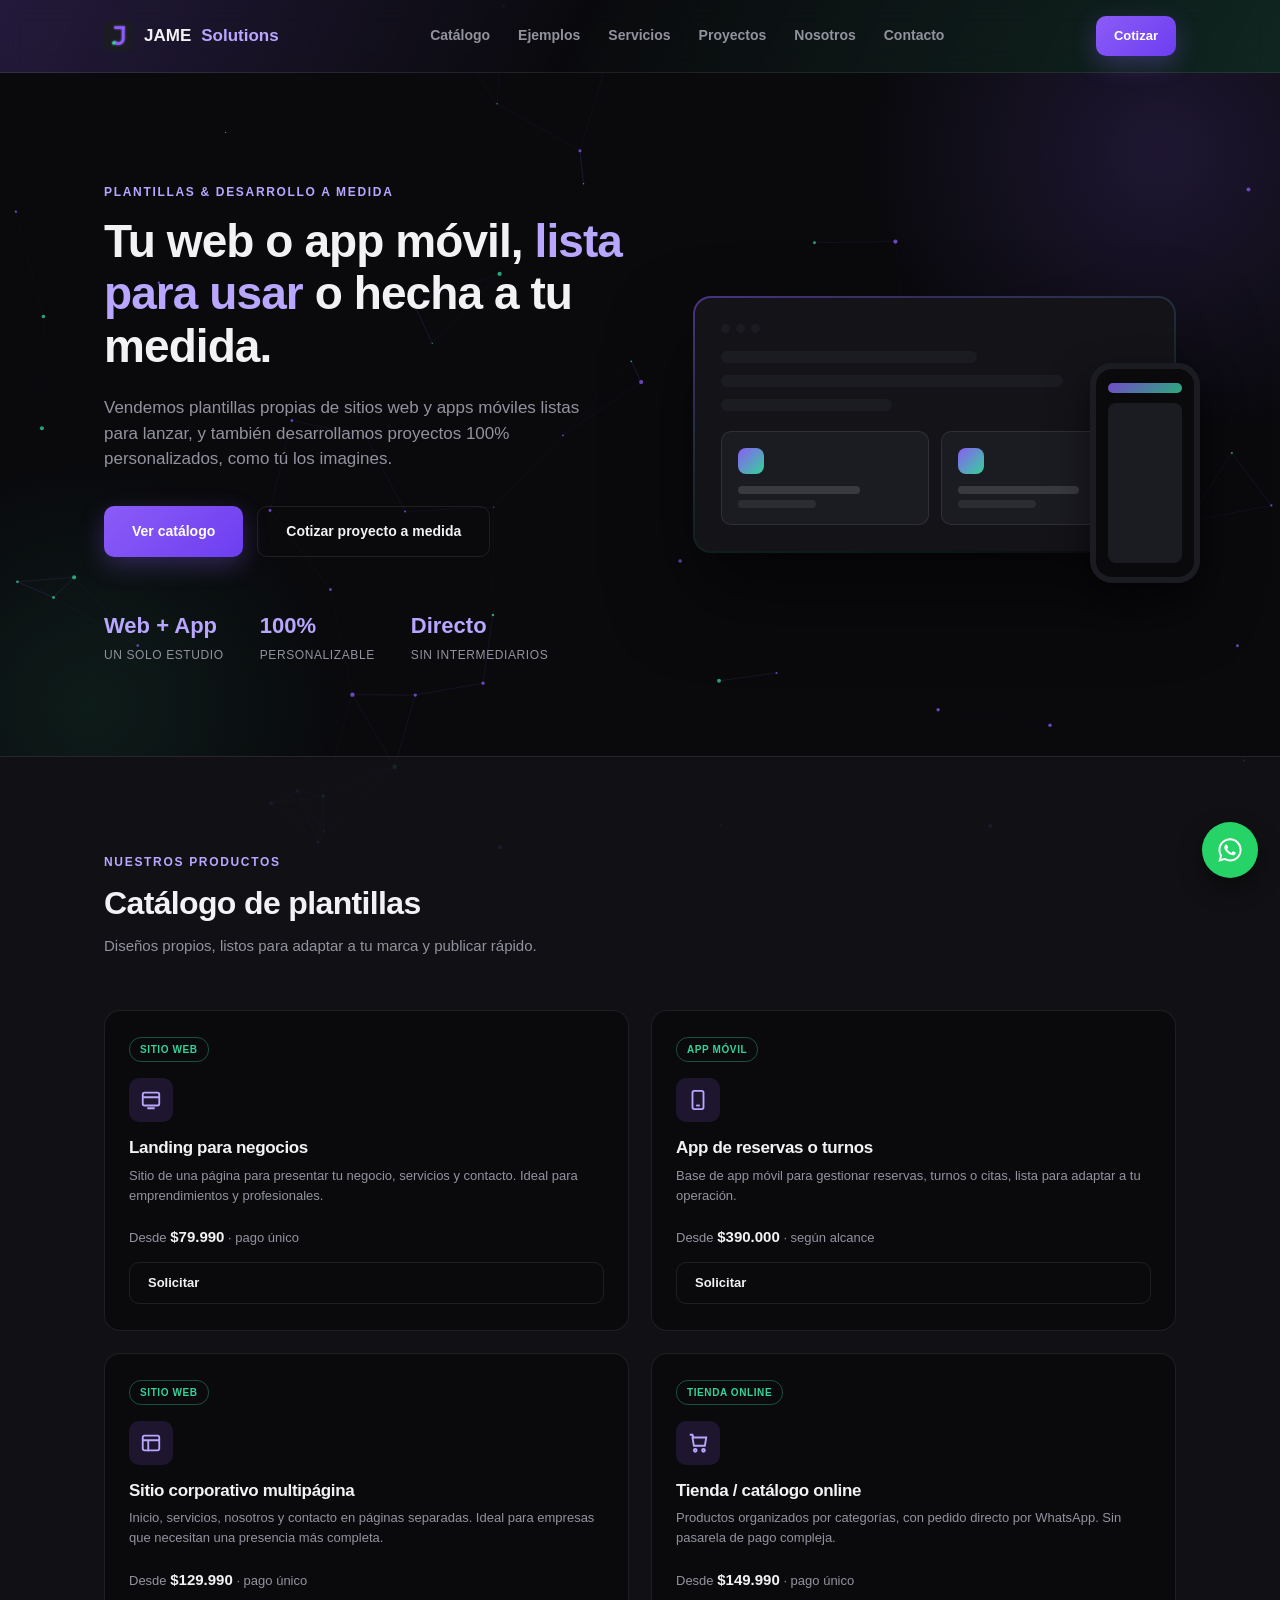
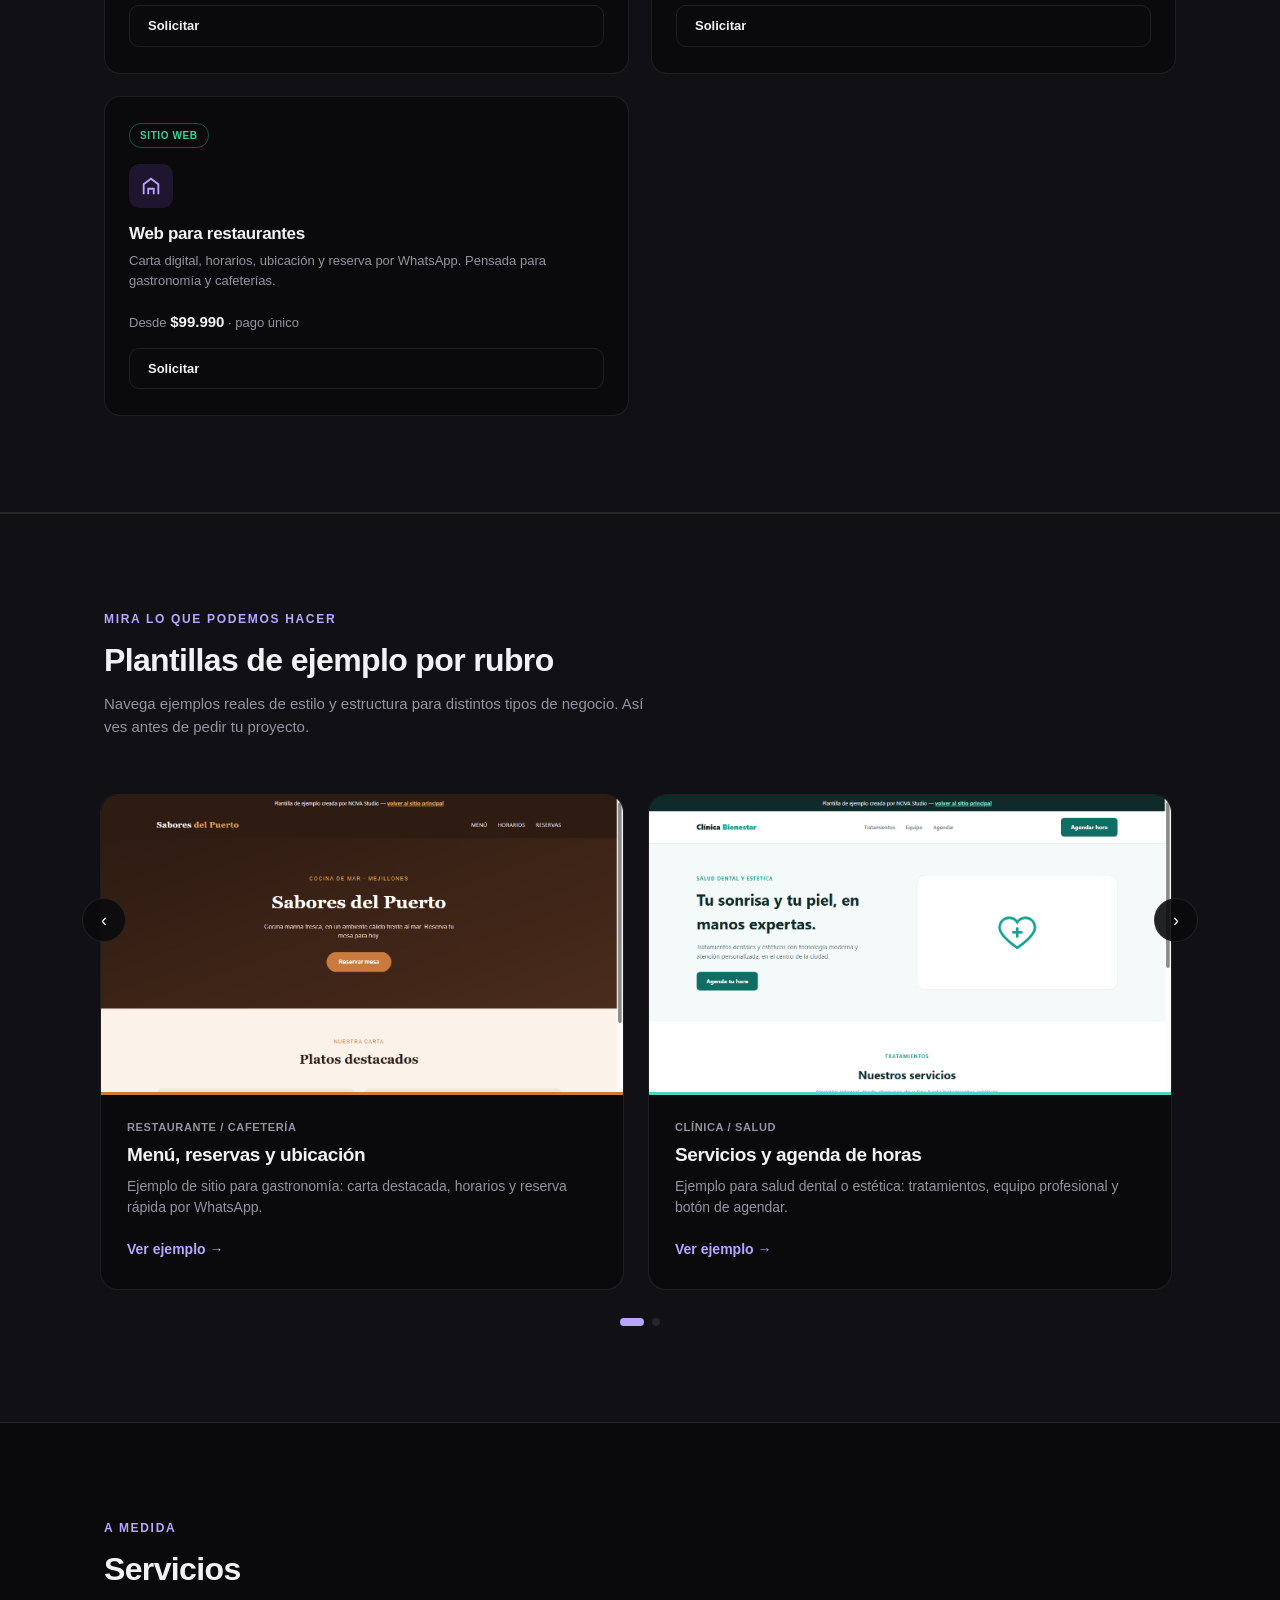
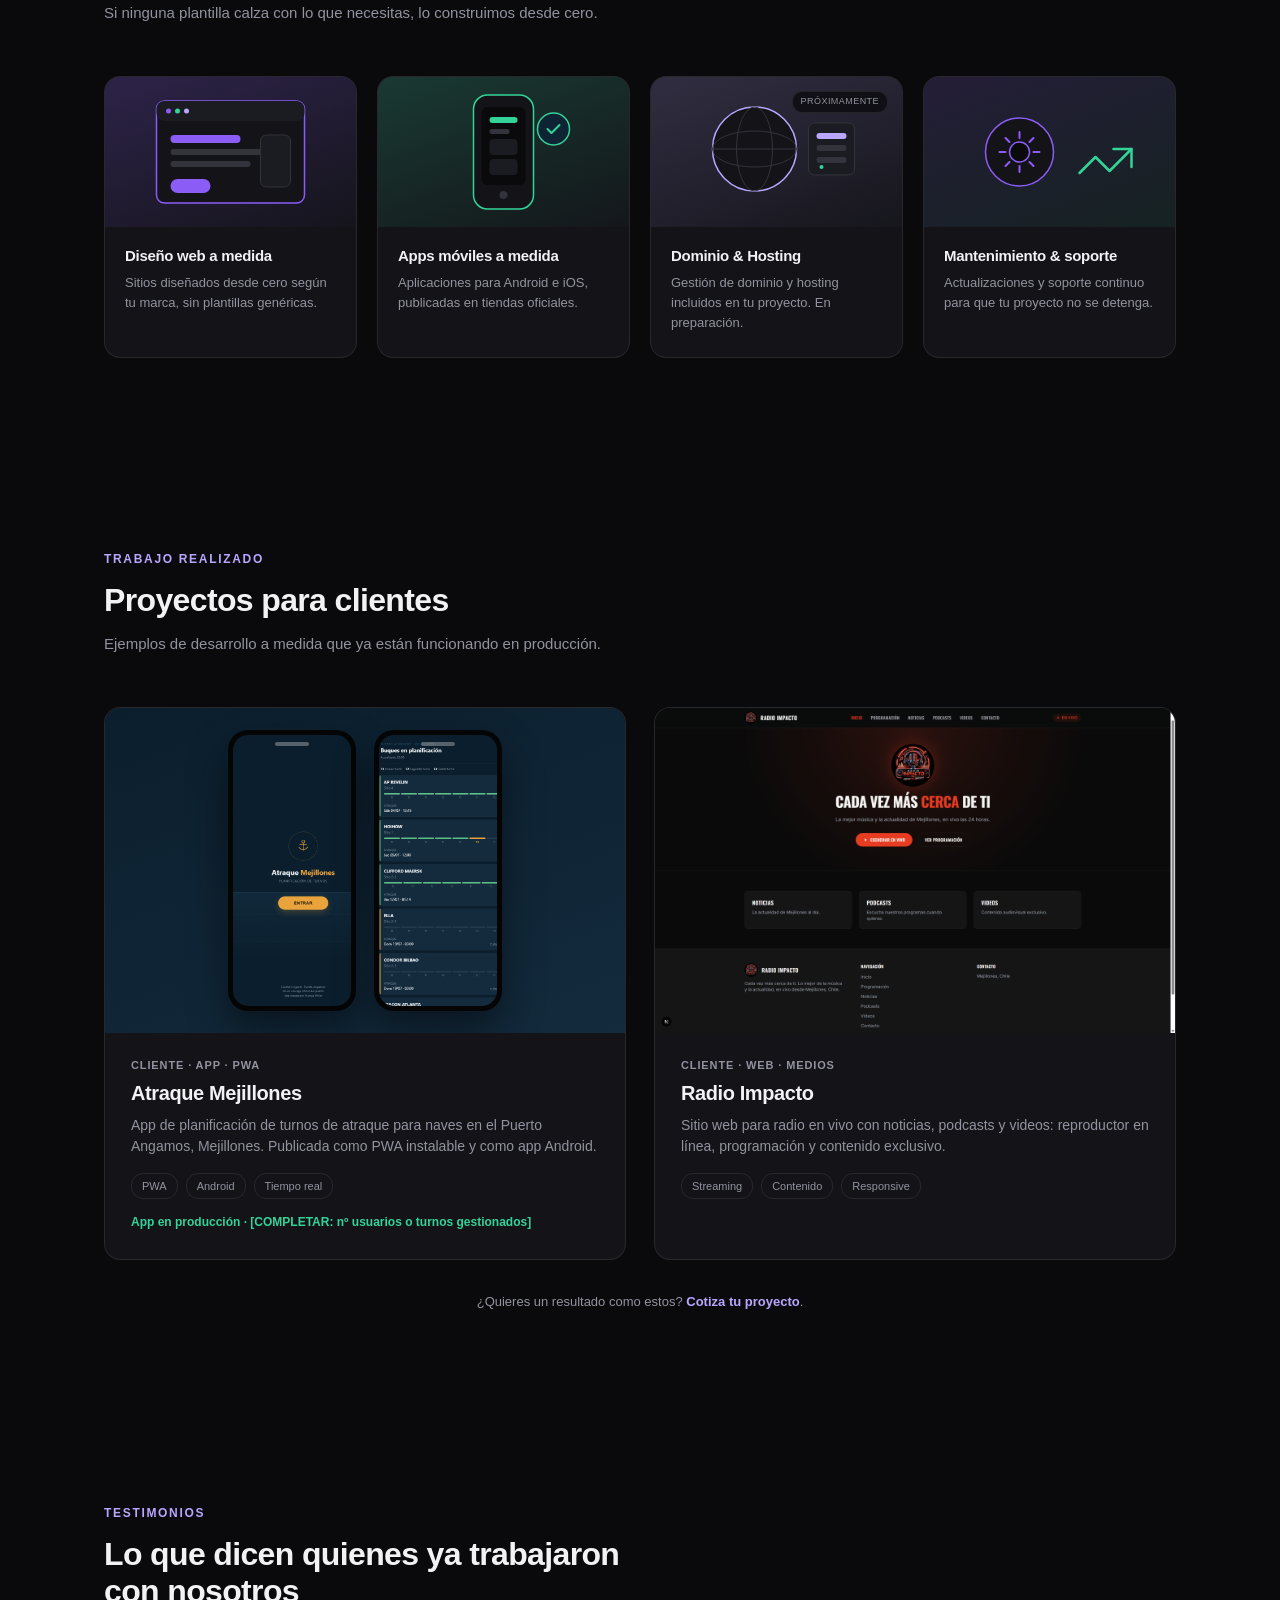
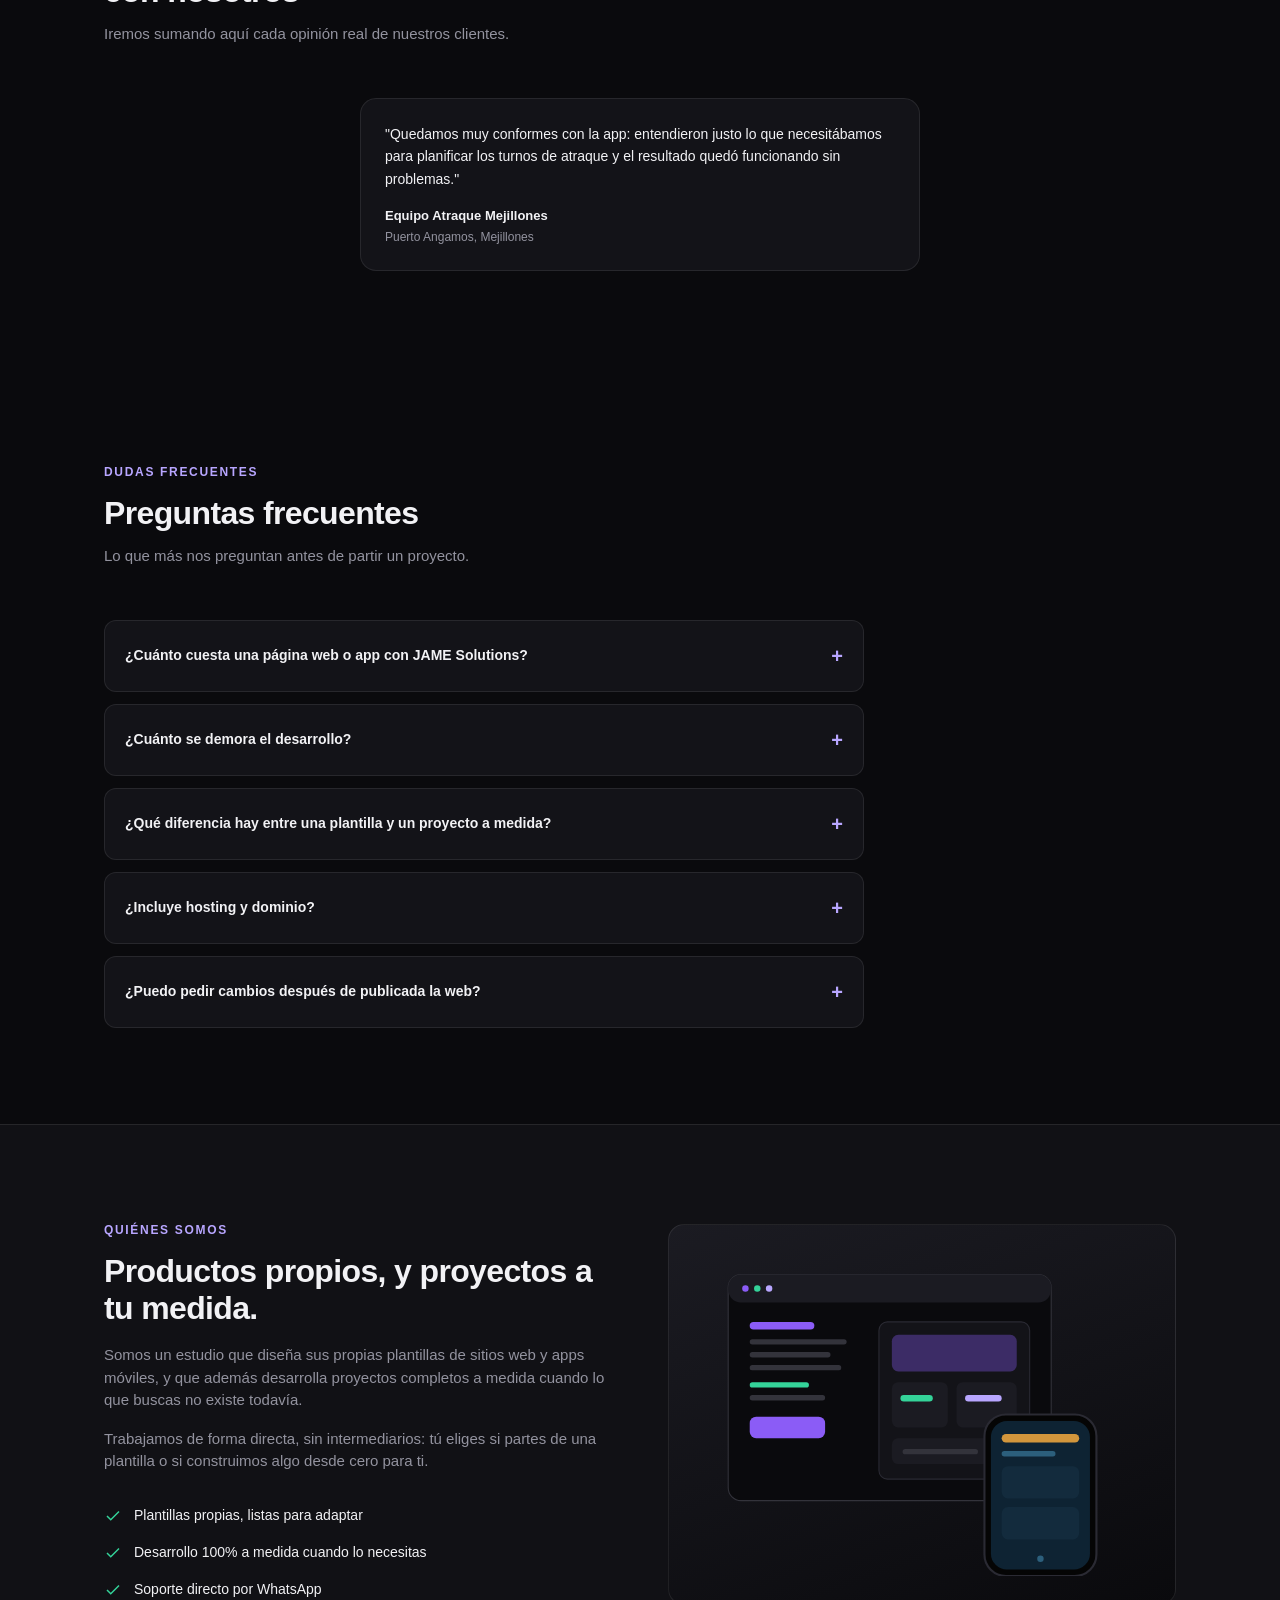
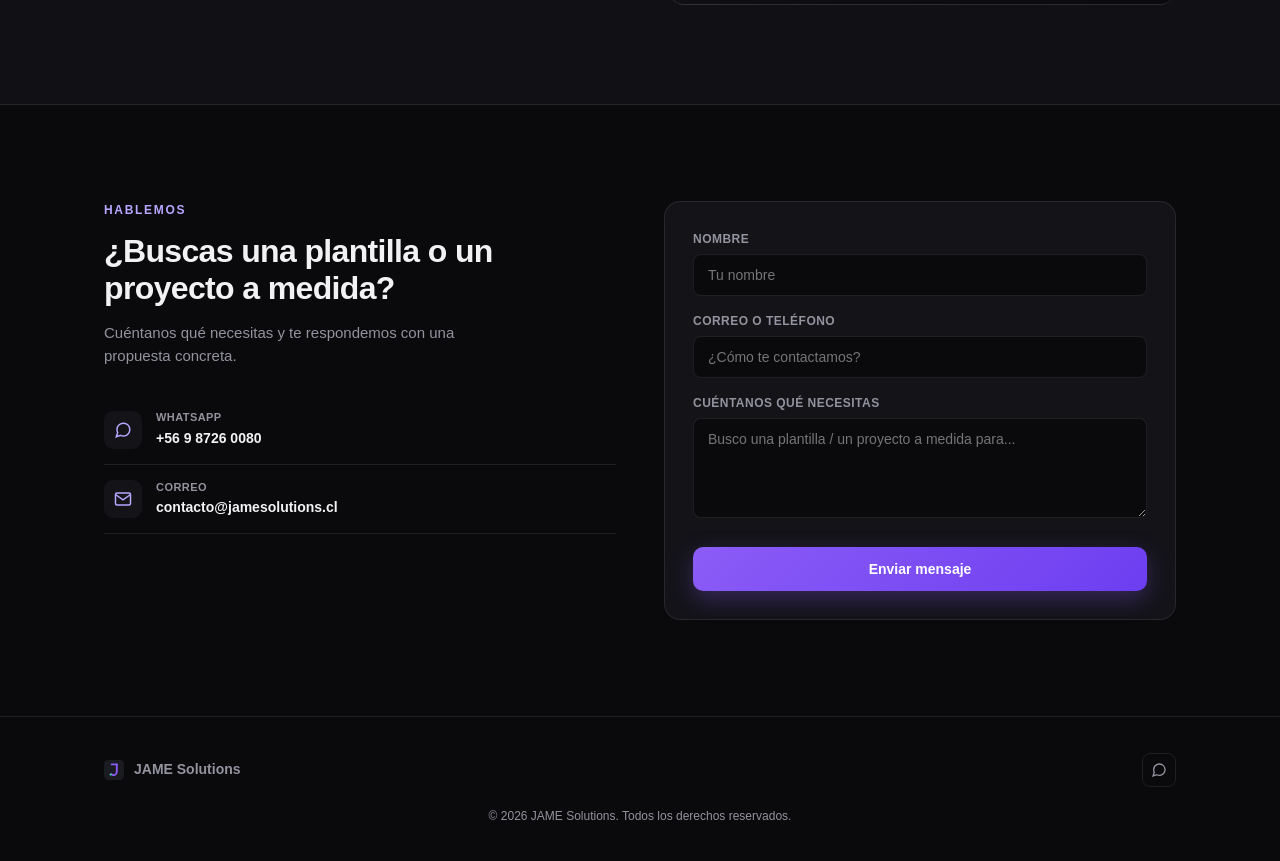
==== commit fe35bb30: "feat: mejoras de conversion, catalogo y SEO local Precio ancla en app de reservas, SEO tecnico (titl" ====
--- a/index.html
+++ b/index.html
@@ -3,8 +3,8 @@
 <head>
 <meta charset="UTF-8">
 <meta name="viewport" content="width=device-width, initial-scale=1.0">
-<title>JAME Solutions — Plantillas y Desarrollo Web & Apps</title>
-<meta name="description" content="Plantillas propias de sitios web y apps móviles listas para lanzar, o desarrollo 100% a medida. Estudio de diseño y desarrollo en Chile.">
+<title>JAME Solutions — Diseño Web y Apps para Empresas en Chile | Plantillas desde $79.990</title>
+<meta name="description" content="Diseño web Chile y apps para empresas: plantillas listas desde $79.990 o proyectos 100% a medida, sin intermediarios.">
 <link rel="canonical" href="https://jamesolutions.cl/">
 <meta name="theme-color" content="#0A0A0D">
 
@@ -29,6 +29,69 @@
   "description": "Estudio de diseño y desarrollo de páginas web y aplicaciones móviles en Chile.",
   "email": "contacto@jamesolutions.cl",
   "areaServed": "CL"
+}
+</script>
+<script type="application/ld+json">
+{
+  "@context": "https://schema.org",
+  "@type": "LocalBusiness",
+  "name": "JAME Solutions",
+  "url": "https://jamesolutions.cl/",
+  "telephone": "+56987260080",
+  "email": "contacto@jamesolutions.cl",
+  "address": {
+    "@type": "PostalAddress",
+    "addressCountry": "CL"
+  },
+  "priceRange": "$79.990 - $390.000"
+}
+</script>
+<script type="application/ld+json">
+{
+  "@context": "https://schema.org",
+  "@type": "FAQPage",
+  "mainEntity": [
+    {
+      "@type": "Question",
+      "name": "¿Cuánto cuesta una página web o app con JAME Solutions?",
+      "acceptedAnswer": {
+        "@type": "Answer",
+        "text": "Depende de si partes de una de nuestras plantillas (precio más bajo, desde $79.990) o si necesitas un proyecto 100% a medida, que cotizamos según el alcance. Siempre te damos un precio claro antes de partir."
+      }
+    },
+    {
+      "@type": "Question",
+      "name": "¿Cuánto se demora el desarrollo?",
+      "acceptedAnswer": {
+        "@type": "Answer",
+        "text": "Una plantilla adaptada a tu marca suele estar lista en pocos días. Un proyecto a medida depende de su complejidad; te damos un plazo estimado apenas revisamos lo que necesitas."
+      }
+    },
+    {
+      "@type": "Question",
+      "name": "¿Qué diferencia hay entre una plantilla y un proyecto a medida?",
+      "acceptedAnswer": {
+        "@type": "Answer",
+        "text": "La plantilla parte de un diseño ya hecho que adaptamos a tu marca y contenido: es más rápida y económica. El proyecto a medida se diseña desde cero para tu negocio, sin límites de estructura."
+      }
+    },
+    {
+      "@type": "Question",
+      "name": "¿Incluye hosting y dominio?",
+      "acceptedAnswer": {
+        "@type": "Answer",
+        "text": "Por ahora nos enfocamos en el diseño y desarrollo. La gestión de dominio y hosting está en preparación como servicio adicional — mientras tanto te orientamos para contratarlo tú mismo si lo necesitas."
+      }
+    },
+    {
+      "@type": "Question",
+      "name": "¿Puedo pedir cambios después de publicada la web?",
+      "acceptedAnswer": {
+        "@type": "Answer",
+        "text": "Sí. Ofrecemos mantenimiento y soporte para ajustes y actualizaciones una vez tu sitio está en línea."
+      }
+    }
+  ]
 }
 </script>
 <style>
@@ -184,6 +247,7 @@
   .case-body p{font-size:14px; color:var(--muted); margin-bottom:16px;}
   .tags{display:flex; gap:8px; flex-wrap:wrap;}
   .tag-pill{font-size:11px; padding:4px 10px; border-radius:12px; border:1px solid var(--line); color:var(--muted);}
+  .case-stat{font-size:12px; font-weight:700; color:var(--emerald); margin-top:14px;}
   .case-note{text-align:center; font-size:13px; color:var(--muted); margin-top:32px;}
   .case-note a{color:var(--violet-2); font-weight:700;}
 
@@ -245,8 +309,9 @@
   .foot-social a:hover svg{stroke:var(--violet-2);}
   .foot-legal{font-size:12px; color:var(--muted); margin-top:20px; text-align:center;}
 
-  .wa-float{position:fixed; bottom:22px; right:22px; z-index:60; background:#25D366; width:56px; height:56px; border-radius:50%; display:flex; align-items:center; justify-content:center; box-shadow:0 10px 24px rgba(0,0,0,0.45);}
+  .wa-float{position:fixed; bottom:22px; right:22px; z-index:60; background:#25D366; width:56px; height:56px; border-radius:50%; display:flex; align-items:center; justify-content:center; box-shadow:0 10px 24px rgba(0,0,0,0.45); transition:opacity .2s ease, transform .2s ease;}
   .wa-float svg{width:28px; height:28px; fill:#fff;}
+  .wa-float.hide{opacity:0; transform:scale(.85); pointer-events:none;}
 
   @media (max-width:860px){
     .nav-links{
@@ -356,7 +421,7 @@
         <div class="icon"><svg viewBox="0 0 24 24" fill="none" stroke-width="2"><rect x="6" y="2" width="12" height="20" rx="2"/><path d="M10 18h4"/></svg></div>
         <h3>App de reservas o turnos</h3>
         <p>Base de app móvil para gestionar reservas, turnos o citas, lista para adaptar a tu operación.</p>
-        <div class="price">Cotización <b>según tu marca</b></div>
+        <div class="price">Desde <b>$390.000</b> · según alcance</div>
         <a href="https://wa.me/56987260080?text=Hola%2C%20me%20interesa%20la%20App%20de%20reservas%20o%20turnos" target="_blank" rel="noopener" class="btn btn-ghost btn-sm">Solicitar</a>
       </div>
       <div class="product-card">
@@ -398,7 +463,7 @@
       <button class="ex-nav prev" aria-label="Ejemplo anterior">‹</button>
       <div class="examples-track" id="examplesTrack">
         <div class="example-card">
-          <div class="example-swatch restaurante"><img src="assets/demo-restaurante.png" alt="Vista previa plantilla Restaurante"></div>
+          <div class="example-swatch restaurante"><img src="assets/demo-restaurante.png" alt="Diseño web para restaurantes en Chile — plantilla de ejemplo JAME Solutions" loading="lazy"></div>
           <div class="example-body">
             <div class="etag">Restaurante / Cafetería</div>
             <h3>Menú, reservas y ubicación</h3>
@@ -407,7 +472,7 @@
           </div>
         </div>
         <div class="example-card">
-          <div class="example-swatch clinica"><img src="assets/demo-clinica.png" alt="Vista previa plantilla Clínica"></div>
+          <div class="example-swatch clinica"><img src="assets/demo-clinica.png" alt="Diseño web para clínicas y salud dental en Chile — plantilla de ejemplo" loading="lazy"></div>
           <div class="example-body">
             <div class="etag">Clínica / Salud</div>
             <h3>Servicios y agenda de horas</h3>
@@ -416,7 +481,7 @@
           </div>
         </div>
         <div class="example-card">
-          <div class="example-swatch inmobiliaria"><img src="assets/demo-inmobiliaria.png" alt="Vista previa plantilla Inmobiliaria"></div>
+          <div class="example-swatch inmobiliaria"><img src="assets/demo-inmobiliaria.png" alt="Diseño web para inmobiliarias en Chile — plantilla de ejemplo" loading="lazy"></div>
           <div class="example-body">
             <div class="etag">Inmobiliaria</div>
             <h3>Propiedades y contacto directo</h3>
@@ -425,7 +490,7 @@
           </div>
         </div>
         <div class="example-card">
-          <div class="example-swatch tienda"><img src="assets/demo-tienda-ropa.png" alt="Vista previa plantilla Tienda de ropa"></div>
+          <div class="example-swatch tienda"><img src="assets/demo-tienda-ropa.png" alt="Diseño web para tiendas de ropa en Chile — plantilla de ejemplo" loading="lazy"></div>
           <div class="example-body">
             <div class="etag">Tienda / Retail</div>
             <h3>Catálogo de productos</h3>
@@ -534,8 +599,8 @@
     <div class="case-grid">
       <div class="case-card">
         <div class="case-media phone-bg">
-          <div class="phone-shell"><img src="assets/atraque-mejillones-mobile.png" alt="Atraque Mejillones — pantalla de inicio en el celular"></div>
-          <div class="phone-shell"><img src="assets/atraque-mejillones-list-mobile.png" alt="Atraque Mejillones — turnos en tiempo real dentro de la app"></div>
+          <div class="phone-shell"><img src="assets/atraque-mejillones-mobile.png" alt="App de gestión de turnos portuarios en Mejillones, Chile — pantalla de inicio en el celular" loading="lazy"></div>
+          <div class="phone-shell"><img src="assets/atraque-mejillones-list-mobile.png" alt="App de gestión de turnos portuarios en Mejillones, Chile — turnos en tiempo real" loading="lazy"></div>
         </div>
         <div class="case-body">
           <div class="case-kicker">Cliente · App · PWA</div>
@@ -546,10 +611,12 @@
             <span class="tag-pill">Android</span>
             <span class="tag-pill">Tiempo real</span>
           </div>
+          <!-- TODO: reemplazar con cifra real entregada por el cliente -->
+          <div class="case-stat">App en producción · [COMPLETAR: nº usuarios o turnos gestionados]</div>
         </div>
       </div>
       <div class="case-card">
-        <div class="case-media"><img src="assets/proyecto-radio-impacto.png" alt="Radio Impacto"></div>
+        <div class="case-media"><img src="assets/proyecto-radio-impacto.png" alt="Diseño web para radio online en Chile — proyecto Radio Impacto" loading="lazy"></div>
         <div class="case-body">
           <div class="case-kicker">Cliente · Web · Medios</div>
           <h3>Radio Impacto</h3>
@@ -711,7 +778,7 @@
   </div>
 </footer>
 
-<a class="wa-float" href="https://wa.me/56987260080" target="_blank" rel="noopener" aria-label="Escríbenos por WhatsApp">
+<a class="wa-float" id="waFloat" href="https://wa.me/56987260080?text=Hola%2C%20quiero%20cotizar%20un%20proyecto" target="_blank" rel="noopener" aria-label="Escríbenos por WhatsApp">
   <svg viewBox="0 0 24 24"><path d="M12.04 2C6.58 2 2.13 6.45 2.13 11.91c0 1.75.46 3.45 1.32 4.95L2.05 22l5.25-1.38a9.9 9.9 0 004.74 1.2h.01c5.46 0 9.9-4.45 9.9-9.91C22 6.45 17.5 2 12.04 2zm0 18.1h-.01c-1.48 0-2.93-.4-4.2-1.15l-.3-.18-3.12.82.83-3.04-.2-.31a8.2 8.2 0 01-1.26-4.33c0-4.53 3.69-8.22 8.24-8.22 2.2 0 4.27.86 5.83 2.42a8.19 8.19 0 012.41 5.82c0 4.53-3.7 8.19-8.22 8.19zm4.51-6.14c-.25-.12-1.46-.72-1.68-.8-.23-.08-.39-.12-.56.13-.16.24-.64.8-.78.96-.15.16-.29.18-.53.06-.25-.12-1.04-.38-1.98-1.22-.73-.65-1.23-1.46-1.37-1.7-.15-.25-.02-.38.11-.5.11-.11.25-.29.37-.43.12-.15.16-.25.24-.41.08-.16.04-.31-.02-.43-.06-.12-.56-1.35-.77-1.85-.2-.48-.4-.42-.56-.43h-.48c-.16 0-.43.06-.65.31-.23.25-.85.83-.85 2.02s.87 2.35 1 2.5c.12.16 1.7 2.6 4.13 3.64.58.25 1.03.4 1.38.51.58.18 1.11.16 1.53.1.47-.07 1.46-.6 1.66-1.17.21-.58.21-1.08.15-1.18-.07-.11-.23-.17-.48-.29z"/></svg>
 </a>
 
@@ -886,6 +953,17 @@
     const body = encodeURIComponent(`Hola, soy ${name}.\nContacto: ${contact}\n\n${msg}`);
     window.location.href = `mailto:contacto@jamesolutions.cl?subject=Nuevo%20proyecto&body=${body}`;
   });
+
+  (function(){
+    const waFloat = document.getElementById('waFloat');
+    const contactForm = document.getElementById('contactForm');
+    if (waFloat && contactForm && 'IntersectionObserver' in window) {
+      const obs = new IntersectionObserver(([entry]) => {
+        waFloat.classList.toggle('hide', window.innerWidth <= 860 && entry.isIntersecting);
+      }, { threshold: 0.25 });
+      obs.observe(contactForm);
+    }
+  })();
 </script>
 </body>
 </html>
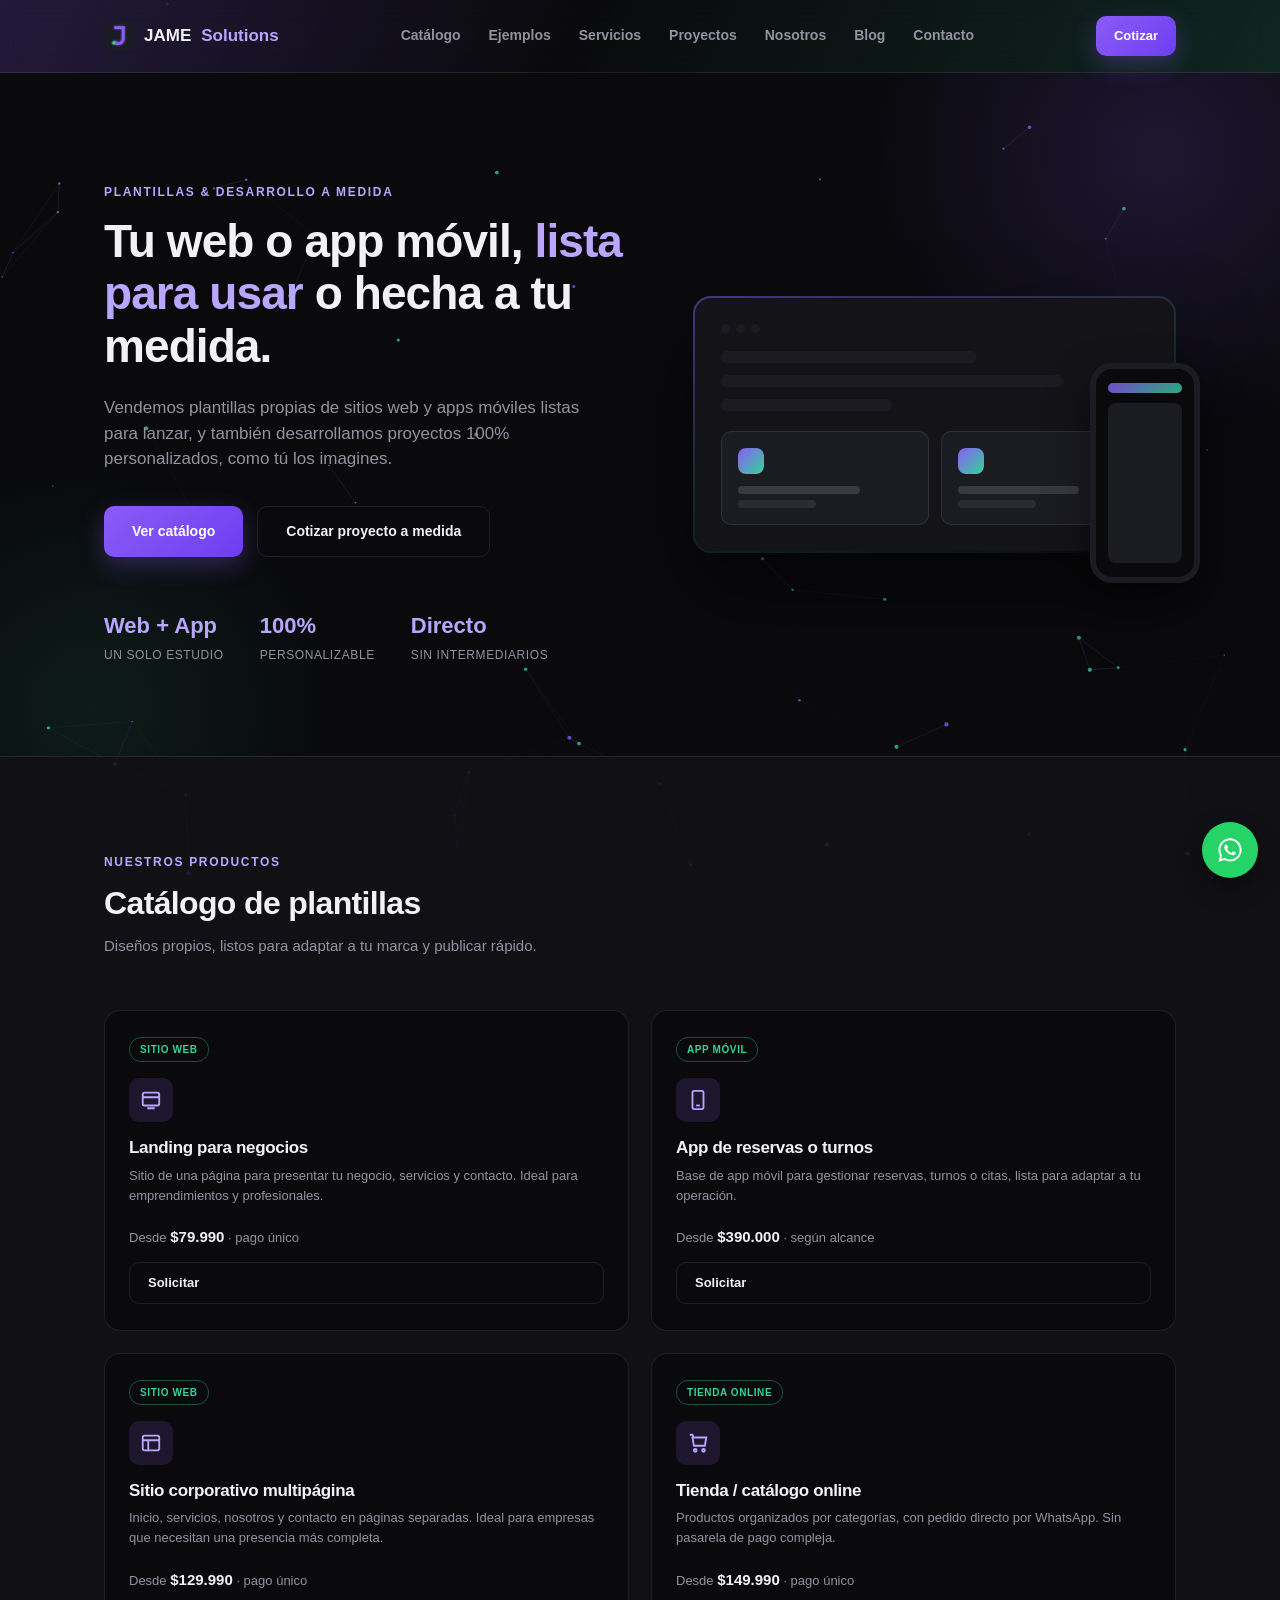
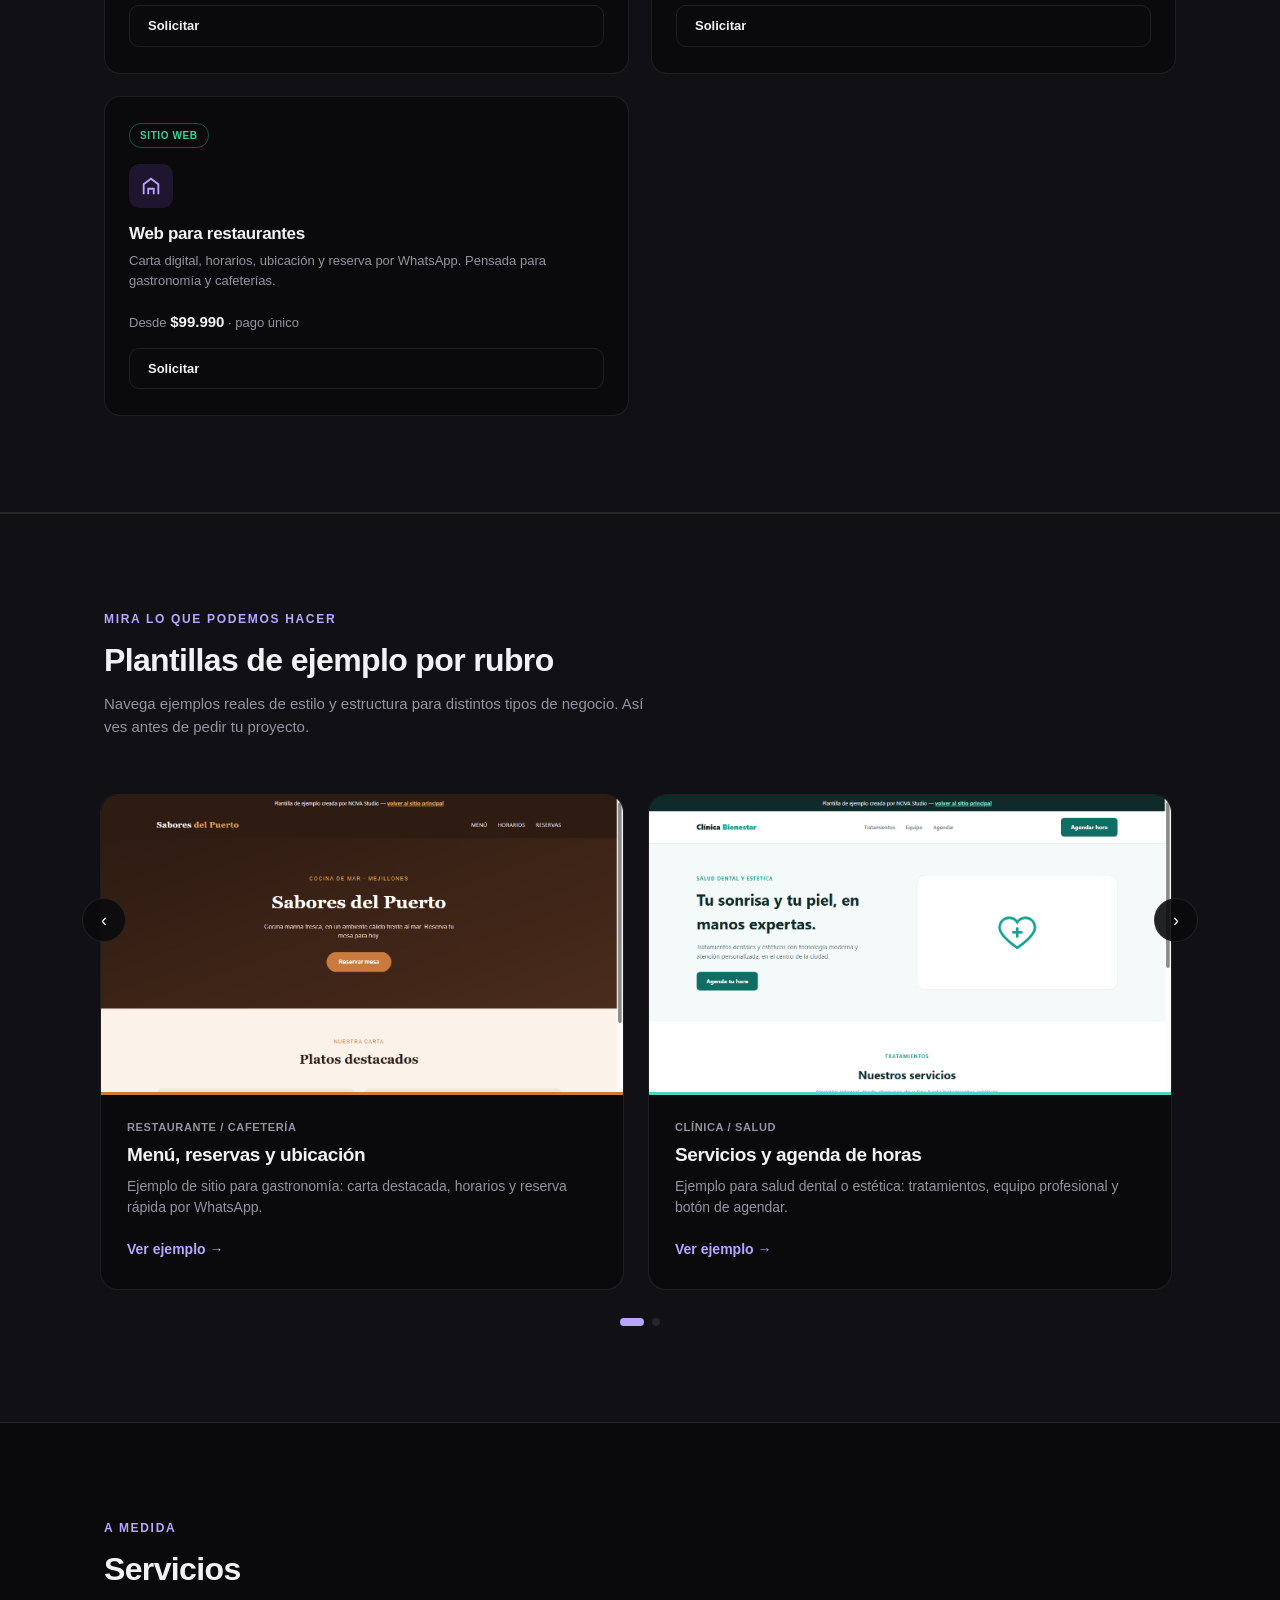
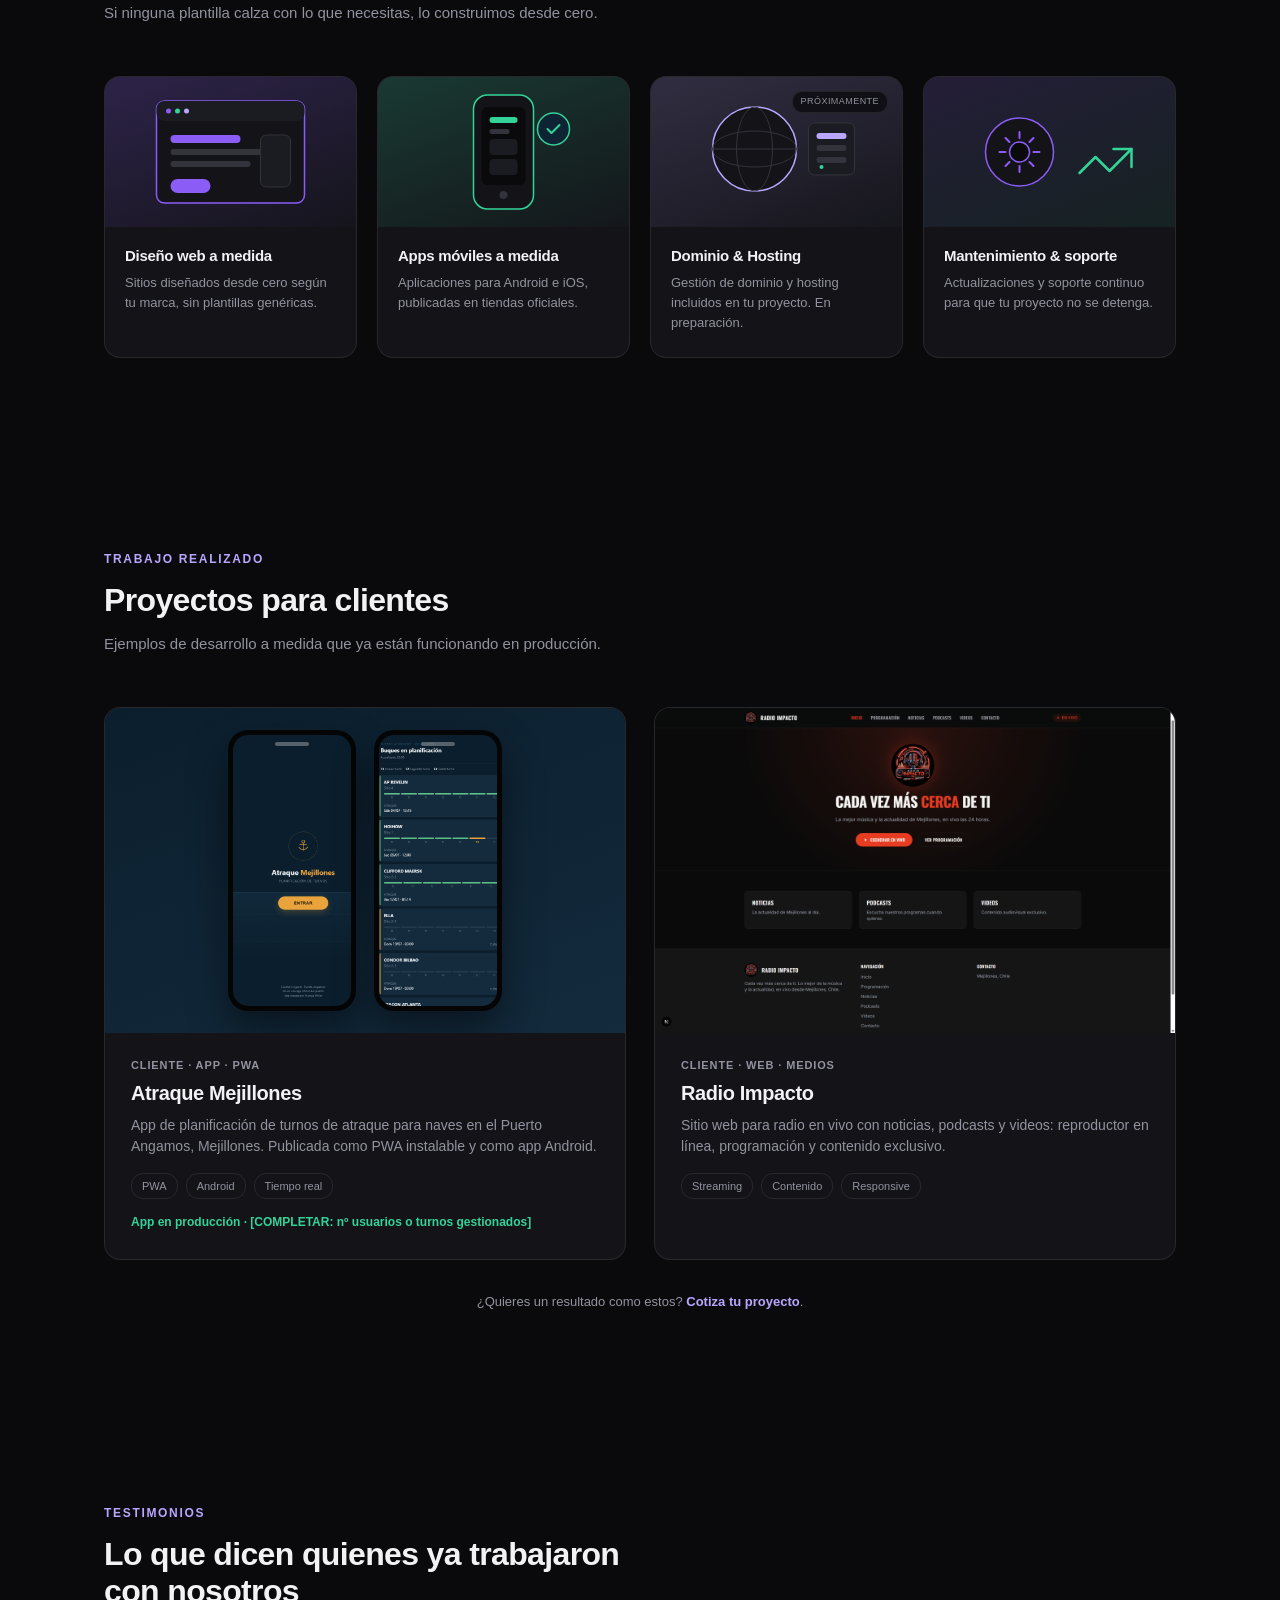
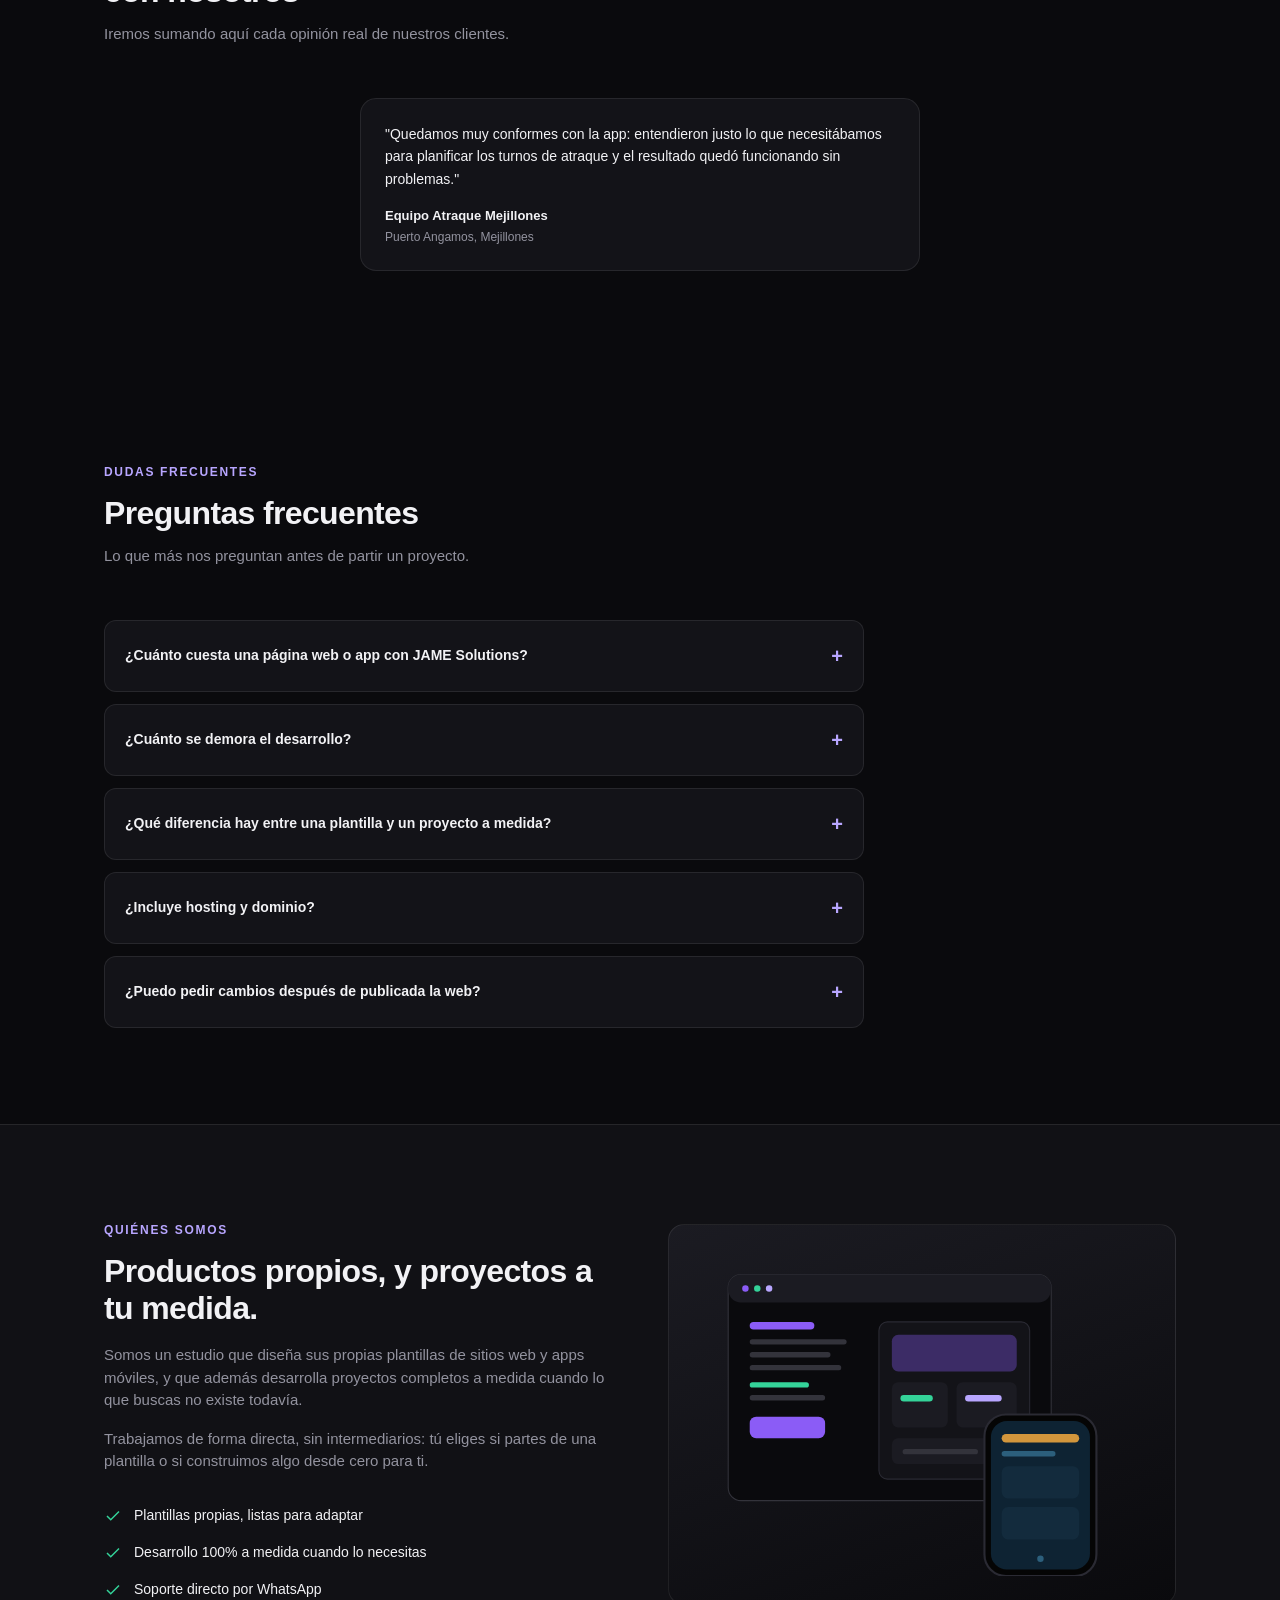
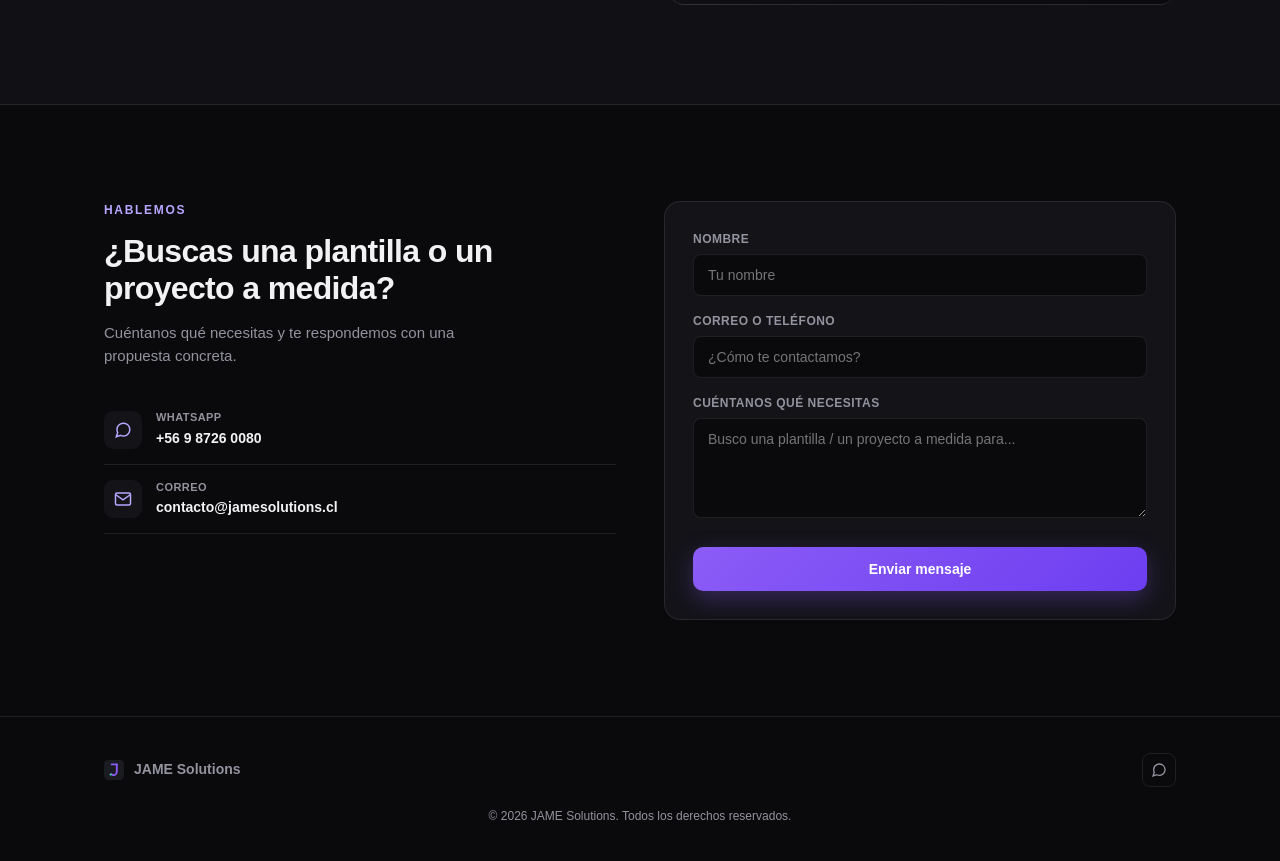
==== commit 3609d63f: "feat: seccion de blog SEO" ====
--- a/index.html
+++ b/index.html
@@ -359,6 +359,7 @@
       <a href="#servicios">Servicios</a>
       <a href="#proyectos">Proyectos</a>
       <a href="#nosotros">Nosotros</a>
+      <a href="/blog/">Blog</a>
       <a href="#contacto">Contacto</a>
     </div>
     <div class="nav-cta">
